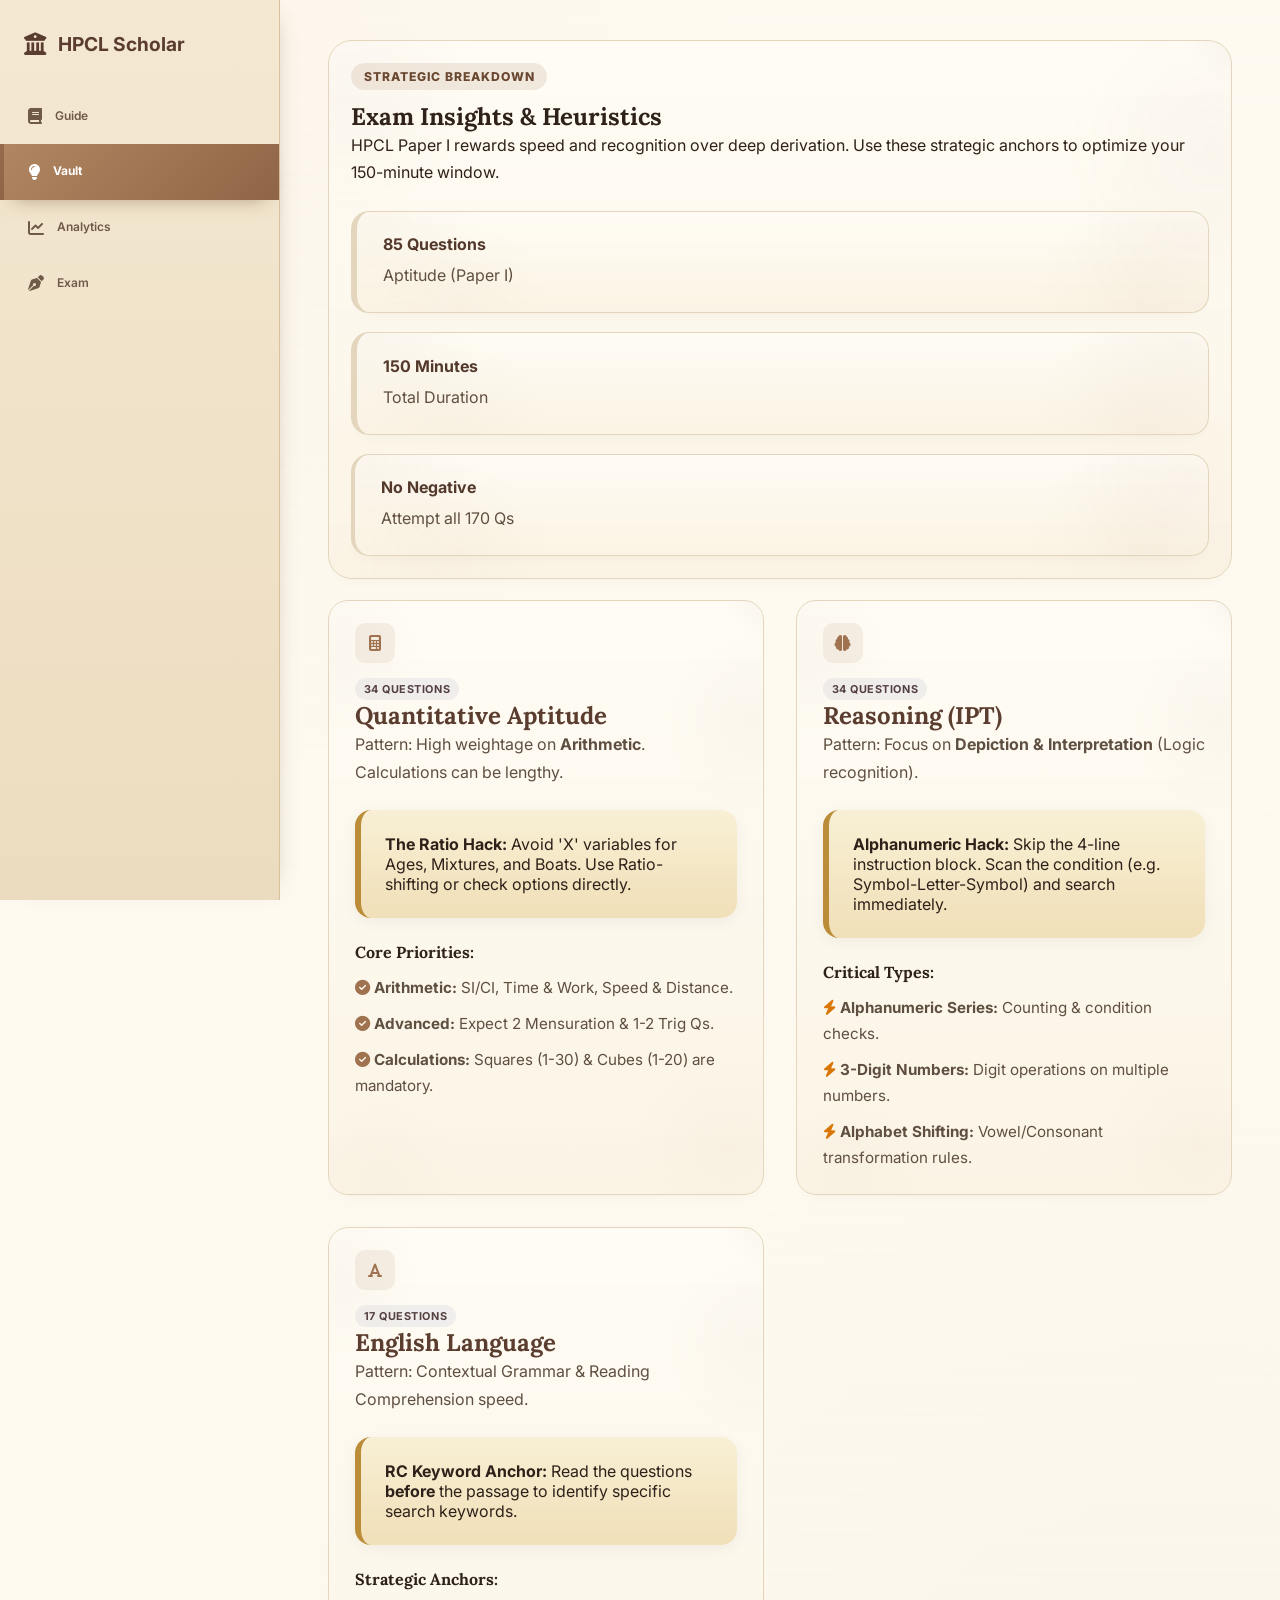
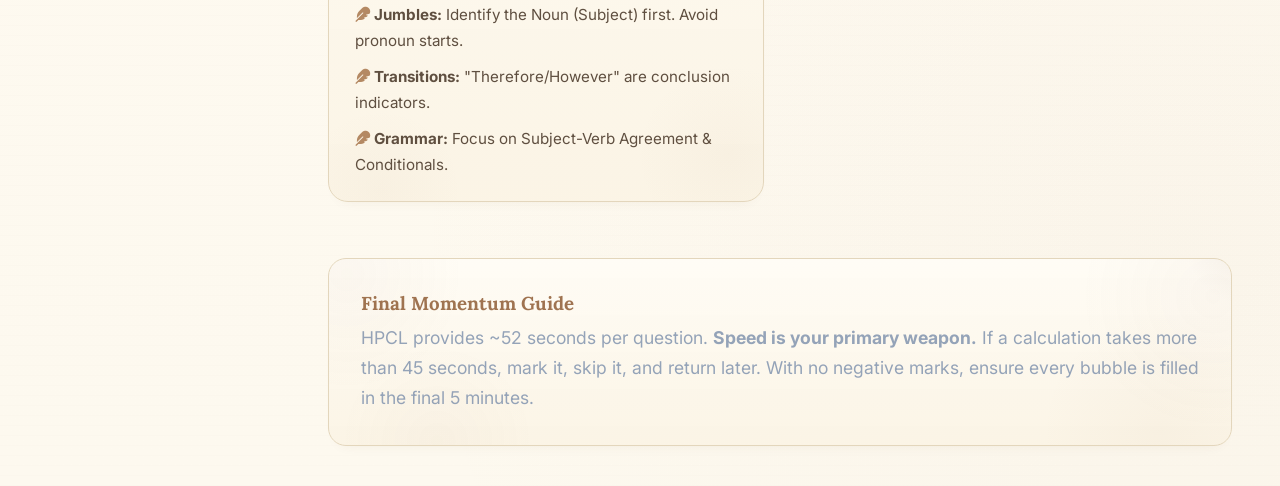
==== analyze.html @ aa5a7bde "v2" ====
<!DOCTYPE html>
<html lang="en">
<head>
    <meta charset="UTF-8">
    <meta name="viewport" content="width=device-width, initial-scale=1.0">
    <title>Strategy - HPCL Scholar</title>
    <link href="https://fonts.googleapis.com/css2?family=Inter:wght@400;500;600;700&family=Lora:wght@500;600;700&display=swap" rel="stylesheet">
    <link rel="stylesheet" href="https://cdnjs.cloudflare.com/ajax/libs/font-awesome/6.4.0/css/all.min.css">
    <link rel="stylesheet" href="css/core.css">
    <link rel="stylesheet" href="css/themes.css">
    <link rel="stylesheet" href="css/components.css">
    <link rel="stylesheet" href="css/views.css">
</head>
<body class="mouse-motion theme-vintage">

    <nav class="sidebar">
        <div class="sidebar-header">
            <div class="logo"><i class="fas fa-university"></i><span>HPCL Scholar</span></div>
        </div>
        <ul class="nav-links">
            <li><a class="nav-item" href="learn.html"><i class="fas fa-book"></i><span>Guide</span></a></li>
            <li><a class="nav-item active" href="analyze.html"><i class="fas fa-lightbulb"></i><span>Vault</span></a></li>
            <li><a class="nav-item" href="analytics.html"><i class="fas fa-chart-line"></i><span>Analytics</span></a></li>
            <li><a class="nav-item" href="exam.html"><i class="fas fa-pen-nib"></i><span>Exam</span></a></li>
        </ul>
    </nav>

    <main class="main">
        <section id="analyze" class="view active">
            <header>
                <span class="eyebrow">Strategic Breakdown</span>
                <h1>Exam Insights & Heuristics</h1>
                <p>HPCL Paper I rewards speed and recognition over deep derivation. Use these strategic anchors to optimize your 150-minute window.</p>
                
                <div class="hero-panel hero-panel-spaced">
                    <div class="stat-row">
                        <div class="stat">
                            <strong>85 Questions</strong>
                            <span>Aptitude (Paper I)</span>
                        </div>
                        <div class="stat">
                            <strong>150 Minutes</strong>
                            <span>Total Duration</span>
                        </div>
                        <div class="stat stat-success">
                            <strong>No Negative</strong>
                            <span>Attempt all 170 Qs</span>
                        </div>
                    </div>
                </div>
            </header>

            <div class="grid strategy-grid">
                <div class="card tilt-card">
                    <div class="card-icon"><i class="fas fa-calculator"></i></div>
                    <span class="tiny-pill">34 Questions</span>
                    <h2 class="section-card-title">Quantitative Aptitude</h2>
                    <p class="section-card-copy">Pattern: High weightage on <strong>Arithmetic</strong>. Calculations can be lengthy.</p>
                    
                    <div class="insight-box insight-accent">
                        <strong>The Ratio Hack:</strong> Avoid 'X' variables for Ages, Mixtures, and Boats. Use Ratio-shifting or check options directly.
                    </div>

                    <h3 class="section-subtitle">Core Priorities:</h3>
                    <ul class="strategy-list">
                        <li><i class="fas fa-check-circle list-icon-accent"></i> <strong>Arithmetic:</strong> SI/CI, Time & Work, Speed & Distance.</li>
                        <li><i class="fas fa-check-circle list-icon-accent"></i> <strong>Advanced:</strong> Expect 2 Mensuration & 1-2 Trig Qs.</li>
                        <li><i class="fas fa-check-circle list-icon-accent"></i> <strong>Calculations:</strong> Squares (1-30) & Cubes (1-20) are mandatory.</li>
                    </ul>
                </div>

                <div class="card tilt-card">
                    <div class="card-icon"><i class="fas fa-brain"></i></div>
                    <span class="tiny-pill">34 Questions</span>
                    <h2 class="section-card-title">Reasoning (IPT)</h2>
                    <p class="section-card-copy">Pattern: Focus on <strong>Depiction & Interpretation</strong> (Logic recognition).</p>
                    
                    <div class="insight-box insight-warning">
                        <strong>Alphanumeric Hack:</strong> Skip the 4-line instruction block. Scan the condition (e.g. Symbol-Letter-Symbol) and search immediately.
                    </div>

                    <h3 class="section-subtitle">Critical Types:</h3>
                    <ul class="strategy-list">
                        <li><i class="fas fa-bolt list-icon-warning"></i> <strong>Alphanumeric Series:</strong> Counting & condition checks.</li>
                        <li><i class="fas fa-bolt list-icon-warning"></i> <strong>3-Digit Numbers:</strong> Digit operations on multiple numbers.</li>
                        <li><i class="fas fa-bolt list-icon-warning"></i> <strong>Alphabet Shifting:</strong> Vowel/Consonant transformation rules.</li>
                    </ul>
                </div>

                <div class="card tilt-card">
                    <div class="card-icon"><i class="fas fa-font"></i></div>
                    <span class="tiny-pill">17 Questions</span>
                    <h2 class="section-card-title">English Language</h2>
                    <p class="section-card-copy">Pattern: Contextual Grammar & Reading Comprehension speed.</p>
                    
                    <div class="insight-box insight-accent-2">
                        <strong>RC Keyword Anchor:</strong> Read the questions <strong>before</strong> the passage to identify specific search keywords.
                    </div>

                    <h3 class="section-subtitle">Strategic Anchors:</h3>
                    <ul class="strategy-list">
                        <li><i class="fas fa-feather list-icon-accent-2"></i> <strong>Jumbles:</strong> Identify the Noun (Subject) first. Avoid pronoun starts.</li>
                        <li><i class="fas fa-feather list-icon-accent-2"></i> <strong>Transitions:</strong> "Therefore/However" are conclusion indicators.</li>
                        <li><i class="fas fa-feather list-icon-accent-2"></i> <strong>Grammar:</strong> Focus on Subject-Verb Agreement & Conditionals.</li>
                    </ul>
                </div>
            </div>

            <div class="topic-summary momentum-guide">
                <h3>Final Momentum Guide</h3>
                <p>
                    HPCL provides ~52 seconds per question. <strong>Speed is your primary weapon.</strong> If a calculation takes more than 45 seconds, mark it, skip it, and return later. With no negative marks, ensure every bubble is filled in the final 5 minutes.
                </p>
            </div>
        </section>
    </main>

    <script src="js/data.js"></script>
    <script src="js/storage.js"></script>
    <script src="js/common.js"></script>
    <script src="js/app.js"></script>
</body>
</html>
---- css/core.css ----
:root {
  --primary: #163866;
  --accent: #0ea5a3;
  --accent-2: #3b82f6;
  --success: #16a34a;
  --danger: #dc2626;
  --warning: #d97706;
  --bg: #fdfaf5;
  --sidebar-bg: #3e2723;
  --card-bg: #ffffff;
  --text-main: #2d1b18;
  --text-muted: #6d5d5a;
  --border: #e0d6d1;
  --shadow: 0 10px 30px -15px rgba(62, 39, 35, 0.2);
  --mx: 50vw;
  --my: 18vh;
  --mobile-header-height: 120px;
}

* {
  margin: 0;
  padding: 0;
  box-sizing: border-box;
  font-family: 'Inter', sans-serif;
}

body {
  background-color: var(--bg);
  color: var(--text-main);
  min-height: 100vh;
  display: flex;
}

h1,
h2,
h3,
.logo {
  font-family: 'Lora', serif;
}

body::before {
  content: "";
  position: fixed;
  inset: 0;
  pointer-events: none;
  z-index: 0;
  opacity: 0;
  transition: opacity 0.35s ease;
  background: radial-gradient(320px circle at var(--mx) var(--my), rgba(161, 136, 127, 0.15), transparent 42%);
}

body.mouse-motion::before {
  opacity: 1;
}

/* Desktop Sidebar */
.sidebar {
  width: 280px;
  background: var(--sidebar-bg);
  color: white;
  padding: 2rem 0;
  position: fixed;
  height: 100vh;
  display: flex;
  flex-direction: column;
  z-index: 1000;
  box-shadow: 15px 0 40px -20px rgba(0, 0, 0, 0.2);
}

.sidebar-header {
  padding: 0 1.5rem 2rem;
  display: flex;
  justify-content: space-between;
  align-items: center;
}

.logo {
  font-size: 1.4rem;
  font-weight: 700;
  display: flex;
  align-items: center;
  gap: 0.75rem;
  color: white;
}

.nav-links {
  list-style: none;
  display: flex;
  flex-direction: column;
}

.nav-links li {
  display: flex;
}

.nav-item {
  padding: 1.1rem 1.5rem;
  cursor: pointer;
  color: #94a3b8;
  font-weight: 600;
  font-size: 1rem;
  transition: all 0.2s ease;
  border-left: 4px solid transparent;
  display: flex;
  align-items: center;
  gap: 0.8rem;
  width: 100%;
  text-decoration: none;
}

.nav-item:hover {
  background: rgba(255, 255, 255, 0.05);
  color: white;
}

.nav-item.active {
  background: color-mix(in srgb, var(--accent) 10%, transparent);
  color: #5a3d2f; /* Dark Mahogany for laptop */
  font-weight: 700;
}

.main {
  margin-left: 280px;
  flex: 1;
  padding: 2.5rem 3rem;
  max-width: 1500px;
  position: relative;
  z-index: 1;
}

/* Mobile Fix: Absolute Separation */
@media (max-width: 980px) {
  body {
    flex-direction: column;
  }

  .sidebar {
    width: 100% !important;
    height: var(--mobile-header-height) !important;
    position: fixed !important;
    top: 0 !important;
    left: 0 !important;
    padding: 0 !important;
    flex-direction: column !important;
    z-index: 9999 !important;
    background: var(--sidebar-bg) !important;
    box-shadow: 0 10px 40px rgba(0, 0, 0, 0.4) !important;
  }

  .sidebar-header {
    height: 52px !important;
    padding: 0 1.5rem !important;
    border-bottom: 1px solid rgba(0, 0, 0, 0.05) !important;
    background: var(--sidebar-bg) !important;
    display: flex !important;
    justify-content: center !important; /* Centered Logo */
    align-items: center !important;
    box-shadow: inset 0 -1px 0 rgba(255,255,255,0.4);
  }

  .logo {
    font-size: 1.05rem;
  }

  .logo span {
    max-width: 180px;
    overflow: hidden;
    text-overflow: ellipsis;
    white-space: nowrap;
  }

  .nav-links {
    display: grid !important;
    grid-template-columns: repeat(4, 1fr) !important;
    width: 100% !important;
    height: calc(var(--mobile-header-height) - 52px) !important;
    padding: 0 !important;
    margin: 0 !important;
    background: var(--sidebar-bg) !important;
  }

  .nav-item {
    border-left: none;
    border-right: 1px solid rgba(0, 0, 0, 0.03);
    height: 100%;
    padding: 0;
    margin: 0;
    flex-direction: column;
    justify-content: center;
    align-items: center;
    gap: 0.1rem;
    font-size: 0.95rem !important;
    text-align: center;
    transition: all 0.2s cubic-bezier(0.4, 0, 0.2, 1);
    position: relative;
    overflow: hidden;
  }

  .nav-item:active {
    transform: scale(0.96); /* Haptic feel */
    background: rgba(0,0,0,0.05);
  }

  .nav-item.active {
    background: transparent !important; /* Removed white faded overlay */
    color: var(--accent) !important;
  }

  .nav-item.active::after {
    content: "";
    position: absolute;
    bottom: 0;
    left: 15%;
    right: 15%;
    height: 5px;
    background: var(--accent);
    border-radius: 10px 10px 0 0;
    box-shadow: 0 -4px 10px var(--accent);
  }

  .main {
    margin-left: 0 !important;
    margin-top: var(--mobile-header-height) !important;
    padding: 2.5rem 1.25rem !important; /* More padding for zoom feel */
    z-index: 1 !important;
  }

  /* Force 1-Column Layout for Focus */
  .grid {
    grid-template-columns: 1fr !important;
    gap: 1.5rem !important;
  }

  header h1 {
    font-size: 3.5rem !important; /* Massive headings */
  }

  header p {
    font-size: 1.6rem !important; /* Ultra-large descriptions */
    line-height: 1.4 !important;
  }
}

@media (max-width: 480px) {
  :root {
    --mobile-header-height: 135px;
  }

  html {
    font-size: 17px !important;
  }

  .nav-item span {
    font-size: 0.82rem !important;
  }

  .logo span {
    font-size: 1.2rem !important;
  }
}

  .nav-item span {
    font-size: 0.75rem !important;
  }

  .logo span {
    font-size: 1.2rem !important;
  }
}
---- css/themes.css ----
/* Solar Theme (Warm Orange/Coral) */
body.theme-solar {
  --primary: #7c2d12;
  --accent: #f97316;
  --accent-2: #ef4444;
  --bg: #fff7ed;
  --sidebar-bg: #5a2f17;
  --text-main: #3b1f12;
  --text-muted: #7c5a46;
  --border: #f5d9c8;
}

/* Midnight Theme (Dark Cinematic) */
body.theme-midnight {
  --primary: #c7d2fe;
  --accent: #38bdf8;
  --accent-2: #a78bfa;
  --bg: #020617;
  --sidebar-bg: #020617;
  --card-bg: #0b1220;
  --text-main: #dbeafe;
  --text-muted: #9fb0cf;
  --border: #1e293b;
  --shadow: 0 18px 36px -24px rgb(0 0 0 / 0.72);
}

/* Vintage Theme (Light Old-Paper) */
body.theme-vintage {
  --primary: #5a3d2f;
  --accent: #9f7350;
  --accent-2: #b48963;
  --bg: #fdf9ef;
  --sidebar-bg: #efe2c8;
  --card-bg: #fffcf5;
  --text-main: #2e2119;
  --text-muted: #5f4f40;
  --border: #e3d6bc;
  --shadow: 0 10px 20px -16px rgba(108, 79, 52, 0.18);
}

/* Base body texture styles */
body.theme-midnight {
  background-image:
    radial-gradient(circle at 8% 8%, rgba(56, 189, 248, 0.1), transparent 30%),
    radial-gradient(circle at 90% 0%, rgba(167, 139, 250, 0.12), transparent 34%);
}

body.theme-vintage {
  background-image:
    radial-gradient(circle at 7% 7%, rgba(166, 122, 78, 0.045), transparent 30%),
    radial-gradient(circle at 92% 88%, rgba(180, 137, 99, 0.04), transparent 36%),
    repeating-linear-gradient(0deg, rgba(130, 95, 63, 0.012) 0, rgba(130, 95, 63, 0.012) 1px, transparent 1px, transparent 10px),
    linear-gradient(180deg, #fffaf1, var(--bg));
}

/* Light parchment navigation for vintage */
body.theme-vintage .sidebar {
  background:
    linear-gradient(180deg, #f4e8d2, #ecdcbf),
    repeating-linear-gradient(45deg, rgba(120, 87, 57, 0.03) 0, rgba(120, 87, 57, 0.03) 2px, transparent 2px, transparent 7px);
  border-right: 1px solid #d7c29d;
  box-shadow: 10px 0 24px -20px rgba(100, 73, 48, 0.45);
  color: var(--text-main);
}

/* Reading-first improvements for sustained focus */
body.theme-vintage .main {
  max-width: 1160px;
}

body.theme-vintage p,
body.theme-vintage li,
body.theme-vintage .stat span,
body.theme-vintage .topic-summary p,
body.theme-vintage .strategy-card p,
body.theme-vintage .question-text {
  line-height: 1.72;
}

body.theme-vintage .card,
body.theme-vintage .topic-summary,
body.theme-vintage .strategy-card,
body.theme-vintage .stat,
body.theme-vintage header {
  box-shadow: 0 8px 16px -14px rgba(100, 74, 52, 0.16);
}

body.theme-vintage .logo {
  color: var(--primary);
}

body.theme-vintage .nav-item {
  color: #6f5a47;
}

body.theme-vintage .nav-item:hover {
  color: #4d3728;
  background: rgba(159, 115, 80, 0.12);
}

body.theme-vintage .nav-item.active {
  color: #fff;
  background: linear-gradient(135deg, #b18662, #8f6546);
  box-shadow: 0 12px 20px -14px rgba(111, 77, 52, 0.55);
}

/* Old-page treatment for content blocks */
body.theme-vintage header,
body.theme-vintage .card,
body.theme-vintage .stat,
body.theme-vintage .topic-summary,
body.theme-vintage .strategy-card,
body.theme-vintage .cbt-container,
body.theme-vintage .modal-content {
  position: relative;
  background:
    linear-gradient(180deg, rgba(255, 252, 245, 0.96), rgba(251, 244, 229, 0.98));
  border-color: var(--border);
  overflow: hidden;
}

/* Deckled-like edge texture */
body.theme-vintage header::before,
body.theme-vintage .card::before,
body.theme-vintage .stat::before,
body.theme-vintage .topic-summary::before,
body.theme-vintage .strategy-card::before,
body.theme-vintage .cbt-container::before,
body.theme-vintage .modal-content::before {
  content: "";
  position: absolute;
  inset: 0;
  pointer-events: none;
  background:
    radial-gradient(circle at 2% 8%, rgba(157, 115, 80, 0.04), transparent 13%),
    radial-gradient(circle at 98% 20%, rgba(157, 115, 80, 0.035), transparent 15%),
    radial-gradient(circle at 12% 98%, rgba(157, 115, 80, 0.03), transparent 12%),
    radial-gradient(circle at 92% 92%, rgba(157, 115, 80, 0.035), transparent 14%);
}

/* Ink-stain corner ornaments */
body.theme-vintage header::after,
body.theme-vintage .card::after,
body.theme-vintage .topic-summary::after {
  content: "";
  position: absolute;
  width: 140px;
  height: 140px;
  right: -88px;
  top: -88px;
  pointer-events: none;
  background: radial-gradient(circle, rgba(130, 95, 63, 0.08) 0, rgba(130, 95, 63, 0.03) 36%, transparent 66%);
}

/* Reduce animation and cursor spotlight noise in reading mode */
body.theme-vintage.mouse-motion::before {
  opacity: 0.04;
}

body.theme-vintage .tilt-card,
body.theme-vintage .card:hover,
body.theme-vintage .btn:hover {
  transform: none !important;
}

body.theme-vintage .card:hover {
  box-shadow: 0 10px 18px -14px rgba(100, 74, 52, 0.2);
}

body.theme-vintage .eyebrow,
body.theme-vintage .topic-pill,
body.theme-vintage .badge {
  background: rgba(159, 115, 80, 0.14);
  color: #6a4730;
}

body.theme-vintage .btn-primary {
  background: linear-gradient(135deg, #d6a47f, #c28763);
  border: 1px solid #b57956;
  color: #3f2618;
  box-shadow: 0 8px 16px -12px rgba(117, 57, 34, 0.35);
}

body.theme-vintage .btn-primary:hover {
  background: linear-gradient(135deg, #deb08d, #cc946f);
  box-shadow: 0 12px 20px -14px rgba(117, 57, 34, 0.42);
}

body.theme-vintage .btn-primary:active {
  transform: translateY(0);
  box-shadow: 0 6px 12px -10px rgba(117, 57, 34, 0.32);
}

body.theme-vintage .btn-outline {
  border-color: #ccb694;
  background: rgba(255, 249, 239, 0.85);
}

/* Keep vintage light on small screens too */
@media (max-width: 980px) {
  body.theme-vintage .sidebar {
    background: linear-gradient(180deg, #f3e6cf, #ecddbf);
  }
}
---- css/components.css ----
/* Header & Panels */
header {
  margin-bottom: 1.3rem;
  padding: 1.4rem;
  border: 1px solid color-mix(in srgb, var(--border) 90%, white);
  border-radius: 24px;
  background: color-mix(in srgb, var(--card-bg) 88%, transparent);
  backdrop-filter: blur(11px);
  box-shadow: var(--shadow);
}

.eyebrow {
  display: inline-flex;
  align-items: center;
  gap: 0.35rem;
  padding: 0.35rem 0.8rem;
  margin-bottom: 0.7rem;
  border-radius: 999px;
  background: color-mix(in srgb, var(--accent) 14%, transparent);
  color: color-mix(in srgb, var(--accent) 90%, #064e3b);
  font-size: 0.76rem;
  font-weight: 800;
  text-transform: uppercase;
  letter-spacing: 0.08em;
}

/* Stats & Informational Cards */
.stat-row {
  display: flex;
  flex-direction: column; /* One by one layout */
  gap: 1.2rem;
  width: 100%;
}

.stat,
.topic-summary,
.strategy-card,
.card {
  border: 1px solid var(--border);
  border-radius: 18px;
  padding: 1.4rem 1.6rem;
  background: color-mix(in srgb, var(--card-bg) 97%, transparent);
  box-shadow: var(--shadow);
  width: 100%;
}

.stat {
  border-left: 6px solid var(--accent); /* Highlight subjects */
  display: flex;
  flex-direction: column;
  gap: 0.2rem;
}

.stat strong,
.topic-summary h3,
.strategy-card h3 {
  display: block;
  margin-bottom: 0.3rem;
  color: color-mix(in srgb, var(--primary) 90%, black);
}

.stat span,
.topic-summary p,
.strategy-card p {
  color: var(--text-muted);
  line-height: 1.5;
}

/* Grid System */
.grid {
  display: grid;
  gap: 1rem;
}

.helper-text {
  margin-top: 1rem;
  color: var(--text-muted);
  line-height: 1.55;
}

.card {
  border-radius: 20px;
  transition: transform 0.22s ease, box-shadow 0.22s ease, border-color 0.22s ease;
}

.card:hover {
  transform: translateY(-4px);
  border-color: color-mix(in srgb, var(--accent) 35%, var(--border));
  box-shadow: 0 24px 50px -34px color-mix(in srgb, var(--accent) 32%, #0f172a);
}

/* Pills & Badges */
.topic-meta,
.topic-badges {
  display: flex;
  flex-wrap: wrap;
  gap: 0.45rem;
  margin: 0.8rem 0 0.9rem;
}

.topic-pill,
.tiny-pill,
.badge {
  display: inline-flex;
  align-items: center;
  justify-content: center;
  border-radius: 999px;
  font-weight: 700;
  white-space: nowrap;
}

.topic-pill {
  padding: 0.32rem 0.72rem;
  background: color-mix(in srgb, var(--accent) 12%, transparent);
  color: color-mix(in srgb, var(--accent) 95%, #0f766e);
  font-size: 0.74rem;
}

.tiny-pill {
  padding: 0.28rem 0.56rem;
  background: color-mix(in srgb, var(--primary) 9%, white);
  color: color-mix(in srgb, var(--primary) 90%, #1d4ed8);
  font-size: 0.68rem;
  text-transform: uppercase;
  letter-spacing: 0.05em;
}

.badge {
  padding: 0.3rem 0.75rem;
  font-size: 0.72rem;
  text-transform: uppercase;
  background: color-mix(in srgb, var(--accent) 14%, transparent);
  color: color-mix(in srgb, var(--accent) 90%, #0f766e);
  letter-spacing: 0.08em;
}

/* Buttons */
.btn {
  padding: 0.7rem 1.35rem;
  border-radius: 11px;
  font-weight: 700;
  cursor: pointer;
  display: inline-flex;
  align-items: center;
  justify-content: center;
  gap: 0.45rem;
  border: none;
  transition: all 0.2s ease;
}

.btn:focus-visible,
.nav-item:focus-visible,
.form-select:focus-visible,
.option-item:focus-visible,
.close-modal:focus-visible {
  outline: 3px solid color-mix(in srgb, var(--accent) 42%, white);
  outline-offset: 2px;
}

.btn-primary {
  background: color-mix(in srgb, var(--accent) 2%, white); /* Highly Light / Near White */
  color: var(--primary);
  border: 1px solid color-mix(in srgb, var(--accent) 25%, transparent);
  box-shadow: 0 2px 8px rgba(0,0,0,0.02);
  transition: all 0.3s cubic-bezier(0.4, 0, 0.2, 1);
}

.btn-primary:hover {
  background: color-mix(in srgb, var(--accent) 8%, white);
  border-color: var(--accent);
  transform: translateY(-2px);
  box-shadow: 0 8px 20px -10px color-mix(in srgb, var(--accent) 30%, transparent);
}

.btn-outline {
  background: transparent;
  color: var(--text-main);
  border: 1px solid var(--border);
}

.btn-icon {
  min-width: 2.25rem;
  min-height: 2.25rem;
  padding: 0.15rem 0.5rem;
}

.btn-compact {
  padding: 0.5rem 1rem;
  font-size: 0.9rem;
}

.btn:hover {
  transform: translateY(-1px);
}

.btn:disabled {
  opacity: 0.45;
  cursor: not-allowed;
  transform: none;
}

.form-group {
  display: flex;
  flex-direction: column;
  gap: 0.5rem;
  text-align: left;
}

.form-group label {
  font-weight: 700;
  color: var(--primary);
}

.form-select {
  width: 100%;
  padding: 0.78rem 0.95rem;
  border-radius: 12px;
  border: 1px solid var(--border);
  background: color-mix(in srgb, var(--card-bg) 96%, white);
  color: var(--text-main);
}

.tone-success {
  border-left-color: var(--success) !important;
}

.tone-warning {
  border-left-color: var(--warning) !important;
}

.tone-danger {
  border-left-color: var(--danger) !important;
}
/* Mobile Text Magnification: Maximum Visibility */
@media (max-width: 980px) {
  .card h2, .card h3 { font-size: 1.5rem !important; margin-bottom: 0.9rem !important; }
  .card p { font-size: 1rem !important; line-height: 1.55 !important; }
  .stat strong { font-size: 1.55rem !important; }
  .stat span { font-size: 1rem !important; }
  .btn { font-size: 1rem !important; padding: 0.95rem 1.35rem !important; }
  .topic-pill { font-size: 0.85rem !important; padding: 0.45rem 0.9rem !important; }
  .insight-box { font-size: 1rem !important; padding: 1rem !important; }
}
---- css/views.css ----
/* CBT Exam Container */
.cbt-container { background: var(--card-bg); border: 1px solid var(--border); border-radius: 22px; overflow: hidden; box-shadow: var(--shadow); }
.cbt-header { background: linear-gradient(135deg, color-mix(in srgb, var(--primary) 92%, black), color-mix(in srgb, var(--accent) 48%, #0f172a)); color: white; padding: 1.15rem 1.6rem; display: flex; justify-content: space-between; align-items: center; }
.timer-box { font-family: 'SFMono-Regular', Consolas, monospace; font-weight: 700; letter-spacing: 0.04em; }
.cbt-body { padding: 2rem 1.6rem; max-width: 900px; margin: 0 auto; }
.question-text { flex-shrink: 0; min-height: 92px; margin-bottom: 1.5rem; font-size: 1.25rem; line-height: 1.58; border-bottom: 1px solid color-mix(in srgb, var(--border) 88%, white); padding-bottom: 1rem; white-space: pre-line; }
.options-list { flex-grow: 1; display: grid; gap: 0.75rem; }
.option-item { padding: 1rem 1.2rem; border-radius: 14px; background: color-mix(in srgb, var(--card-bg) 97%, transparent); border: 1.5px solid color-mix(in srgb, var(--border) 92%, white); transition: all 0.18s ease; cursor: pointer; display: flex; align-items: center; gap: 0.9rem; font-weight: 500; width: 100%; color: inherit; text-align: left; }
.option-item.selected { border-color: color-mix(in srgb, var(--accent) 70%, var(--border)); background: color-mix(in srgb, var(--accent) 11%, white); color: color-mix(in srgb, var(--accent) 85%, #0f766e); box-shadow: 0 10px 24px -18px color-mix(in srgb, var(--accent) 55%, black); }

/* Analysis & Result Views */
.analysis-item { background: var(--card-bg); border: 1px solid var(--border); border-radius: 12px; padding: 1.4rem; margin-bottom: 1rem; text-align: left; border-left: 6px solid var(--border); }
.analysis-item.correct { border-left-color: var(--success); }
.analysis-item.wrong { border-left-color: var(--danger); }
.formula-box, .insight-box { 
  background: color-mix(in srgb, var(--accent) 5%, white); 
  padding: 1.5rem; 
  border-radius: 16px; 
  margin-top: 1.2rem; 
  font-size: 1rem; 
  border-left: 6px solid var(--accent);
  box-shadow: 0 4px 15px rgba(0,0,0,0.05);
  position: relative;
  overflow: hidden;
}

.formula-box::before {
  content: "\f12b"; font-family: "Font Awesome 6 Free"; font-weight: 900;
  position: absolute; right: 1rem; top: 1rem; opacity: 0.1; font-size: 2rem;
}

/* Modals */
.modal { 
  display: none; 
  position: fixed; 
  inset: 0; 
  background: var(--bg); /* Opaque background to hide cards behind */
  z-index: 10000; /* Higher than fixed header (9999) */
  align-items: center; 
  justify-content: center; 
  padding: 0; 
}
.modal.active { display: flex; }
.modal-content {
  background: var(--card-bg);
  color: var(--text-main);
  padding: 2.5rem;
  border-radius: 20px;
  border: 1px solid var(--border);
  max-width: 800px; /* Slightly wider for detailed content */
  width: 100%;
  position: relative;
  box-shadow: 0 24px 60px rgba(15, 23, 42, 0.28);
}

.close-modal {
  position: absolute;
  top: 1rem;
  right: 1rem;
  border: none;
  background: transparent;
  color: var(--text-muted);
  font-size: 2.25rem;
  line-height: 1;
  cursor: pointer;
}

.formula-list {
  margin-left: 1.15rem;
  display: grid;
  gap: 0.7rem;
}

.topic-grid {
  grid-template-columns: repeat(auto-fit, minmax(320px, 1fr));
  gap: 1.5rem;
}

.topic-summary-intro {
  margin-bottom: 2.5rem;
}

.topic-card {
  display: grid;
  gap: 1.15rem;
}

.topic-card-top,
.topic-card-heading,
.mastery-card-head,
.stat-head,
.history-card-row,
.analysis-header,
.exam-header-actions,
.exam-config-actions,
.scribble-pad-header {
  display: flex;
  justify-content: space-between;
  align-items: center;
  gap: 1rem;
}

.topic-card-heading {
  justify-content: flex-start;
}

.topic-card-icon,
.card-icon {
  width: 40px;
  height: 40px;
  background: rgba(159, 115, 80, 0.1);
  border-radius: 10px;
  display: flex;
  align-items: center;
  justify-content: center;
  color: var(--accent);
}

.card-icon {
  margin-bottom: 0.85rem;
}

.topic-pill-tight {
  margin: 0;
}

.topic-card-title,
.section-card-title {
  margin: 0;
  color: var(--primary);
}

.topic-card-summary {
  border-left: 3px solid color-mix(in srgb, var(--accent) 30%, transparent);
  padding-left: 1rem;
}

.topic-card-summary p,
.section-card-copy,
.history-card p,
.momentum-guide p,
.strategy-list {
  color: var(--text-muted);
}

.mastery-card {
  background: rgba(0,0,0,0.02);
  padding: 1rem 1.15rem;
  border-radius: 15px;
}

.mastery-card-head {
  font-size: 0.85rem;
  font-weight: 800;
  margin-bottom: 0.8rem;
  color: var(--text-muted);
  text-transform: uppercase;
  letter-spacing: 0.05em;
}

.mastery-track,
.mini-progress {
  height: 10px;
  background: rgba(0,0,0,0.05);
  border-radius: 999px;
  overflow: hidden;
}

.mini-progress {
  height: 6px;
  margin-top: 0.5rem;
}

.mastery-fill,
.mini-progress-fill {
  height: 100%;
  background: var(--accent);
  transition: width 0.9s ease;
}

.mastery-fill-success,
.tone-success .mini-progress-fill {
  background: var(--success);
}

.tone-warning .mini-progress-fill {
  background: var(--warning);
}

.tone-danger .mini-progress-fill {
  background: var(--danger);
}

.stat-accuracy {
  font-size: 2rem;
  font-weight: 900;
}

.topic-open-btn,
.modal-dismiss-btn {
  width: 100%;
}

.topic-meta-spaced {
  margin-bottom: 2rem;
}

.modal-dismiss-btn {
  margin-top: 2rem;
}

.hero-panel-spaced {
  margin-top: 1.5rem;
}

.stat-success {
  border-left: 4px solid var(--success);
}

.strategy-grid {
  grid-template-columns: repeat(auto-fit, minmax(320px, 1fr));
  gap: 2rem;
}

.section-card-copy,
.insight-box {
  margin-bottom: 1.5rem;
}

.section-subtitle {
  font-size: 1rem;
  margin-bottom: 0.8rem;
}

.strategy-list {
  list-style: none;
  display: grid;
  gap: 0.6rem;
  font-size: 0.95rem;
}

.list-icon-accent { color: var(--accent); }
.list-icon-warning { color: var(--warning); }
.list-icon-accent-2 { color: var(--accent-2); }
.insight-accent { border-left-color: var(--accent); }
.insight-warning { border-left-color: var(--warning); }
.insight-accent-2 { border-left-color: var(--accent-2); }

.momentum-guide {
  margin-top: 3.5rem;
  background: var(--sidebar-bg);
  color: white;
  padding: 2rem;
}

.momentum-guide h3 {
  color: var(--accent);
  margin-bottom: 0.5rem;
}

.momentum-guide p {
  color: #94a3b8;
  font-size: 1.1rem;
  line-height: 1.6;
}

.exam-config-card,
.history-empty,
.result-summary {
  text-align: center;
}

.exam-config-card {
  padding: 2rem;
}

.exam-config-icon {
  font-size: 2rem;
  color: var(--accent);
  margin-bottom: 1rem;
}

.config-grid {
  display: grid;
  grid-template-columns: repeat(auto-fit, minmax(160px, 1fr));
  gap: 1rem;
  margin-top: 1.5rem;
}

.history-list,
.analysis-report {
  margin-top: 2rem;
}

.history-empty {
  padding: 3rem;
}

.history-empty-icon {
  font-size: 3rem;
  color: var(--border);
  margin-bottom: 1.5rem;
}

.history-card {
  margin-bottom: 1rem;
  border-left: 6px solid var(--border);
}

.history-card h4 {
  font-size: 1.15rem;
  margin-bottom: 0.25rem;
}

.history-score {
  text-align: right;
}

.history-score div:first-child {
  font-size: 1.35rem;
  font-weight: 900;
}

.history-score div:last-child {
  font-size: 0.9rem;
  font-weight: 700;
  color: var(--text-muted);
  text-transform: uppercase;
}

.exam-active[hidden],
.exam-result[hidden] {
  display: none !important;
}

.exam-header {
  display: flex;
  justify-content: space-between;
  align-items: center;
  gap: 1rem;
  margin-bottom: 1rem;
}

.timer {
  min-width: 4.8rem;
  text-align: center;
  font-family: 'SFMono-Regular', Consolas, monospace;
  font-weight: 800;
  font-size: 1.15rem;
  color: var(--primary);
}

.scribble-pad {
  position: fixed;
  right: 20px;
  bottom: 80px;
  width: min(320px, calc(100vw - 40px));
  height: 360px;
  z-index: 1000;
  display: flex;
  flex-direction: column;
  padding: 10px;
  background: #fffde7;
  border: 2px solid #fbc02d;
}

.scribble-pad[hidden] {
  display: none !important;
}

.scribble-pad-header strong {
  font-size: 0.8rem;
  color: #a16207;
}

.scribble-text {
  flex: 1;
  border: none;
  background: transparent;
  font-family: 'Courier New', Courier, monospace;
  font-size: 1rem;
  resize: none;
  outline: none;
  color: #5b3c00;
}

.exam-card {
  min-height: 300px;
}

.progress-text {
  margin-bottom: 0.5rem;
  font-size: 0.9rem;
}

.option-circle {
  width: 34px;
  height: 34px;
  border-radius: 999px;
  border: 1px solid currentColor;
  display: inline-flex;
  align-items: center;
  justify-content: center;
  flex-shrink: 0;
  font-weight: 800;
}

.cbt-footer {
  display: flex;
  justify-content: space-between;
  gap: 1rem;
  margin-top: 1rem;
}

.exam-result {
  display: grid;
  gap: 1.5rem;
}

.final-score {
  font-size: 3rem;
  font-weight: 800;
  color: var(--primary);
}

.analysis-item h3 {
  margin: 0.9rem 0 0.8rem;
}

.stat-accuracy-compact {
  font-size: 1.2rem;
}

.confidence-block {
  margin-top: 1.25rem;
  padding-top: 1rem;
  border-top: 1px solid color-mix(in srgb, var(--border) 88%, white);
}

.confidence-label {
  margin-bottom: 0.75rem;
  font-size: 0.9rem;
  font-weight: 700;
  color: var(--text-muted);
}

.confidence-controls,
.analytics-overview-grid,
.comparison-grid,
.result-insight-grid {
  display: grid;
  gap: 0.8rem;
}

.confidence-controls {
  grid-template-columns: repeat(auto-fit, minmax(140px, 1fr));
}

.analytics-overview-grid,
.comparison-grid,
.result-insight-grid {
  grid-template-columns: repeat(auto-fit, minmax(180px, 1fr));
}

.confidence-chip {
  padding: 0.75rem 0.9rem;
  border-radius: 999px;
  border: 1px solid var(--border);
  background: transparent;
  color: var(--text-main);
  font-weight: 700;
  cursor: pointer;
}

.confidence-chip.active {
  border-color: var(--accent);
  background: color-mix(in srgb, var(--accent) 12%, white);
  color: color-mix(in srgb, var(--accent) 95%, #0f766e);
}

.micro-stat-card {
  display: grid;
  gap: 0.45rem;
}

.micro-stat-card strong {
  font-size: 1.7rem;
  color: var(--primary);
}

.micro-stat-card p,
.recommendation-item p,
.metric-row-card p,
.topic-signal-card p,
.session-trend-card span:last-child,
.session-trend-card p {
  color: var(--text-muted);
}

.result-recommendations,
.recommendations-stack,
.metric-stack,
.topic-signal-list,
.recent-session-list {
  display: grid;
  gap: 1rem;
}

.recommendation-item,
.metric-row-card,
.topic-signal-card,
.session-trend-card {
  padding: 1rem 1.1rem;
  border-radius: 16px;
  background: color-mix(in srgb, var(--card-bg) 96%, white);
  border: 1px solid color-mix(in srgb, var(--border) 92%, white);
}

.recommendation-item h4,
.metric-row-card strong,
.topic-signal-card strong,
.session-trend-card strong {
  margin-bottom: 0.3rem;
  color: var(--primary);
}

.analytics-dashboard-grid,
.dual-column-grid {
  grid-template-columns: repeat(auto-fit, minmax(320px, 1fr));
  gap: 1.25rem;
  margin-bottom: 1.25rem;
}

.analytics-panel {
  display: grid;
  gap: 1rem;
}

.analytics-panel-wide {
  margin-bottom: 2rem;
}

.panel-head,
.metric-row-head,
.session-trend-top,
.session-trend-metrics {
  display: flex;
  justify-content: space-between;
  align-items: center;
  gap: 1rem;
}

.session-trend-metrics {
  flex-wrap: wrap;
  font-size: 0.95rem;
}

@media (max-width: 980px) {
  .modal { 
    padding: 0 !important; 
    height: 100vh !important; 
    width: 100vw !important;
    background: var(--bg) !important;
  }
  
  .modal-content {
    width: 100% !important;
    height: 100% !important;
    min-height: 100vh !important;
    border-radius: 0 !important;
    padding: 6rem 1.5rem 5rem !important; /* Extra top padding for header area */
    overflow-y: auto !important;
    background: var(--bg) !important;
    box-shadow: none !important;
  }
  
  .modal-content h2 { font-size: 3.5rem !important; margin-bottom: 2rem !important; }
  .modal-content p, .modal-content div { font-size: 1.2rem !important; line-height: 1.5 !important; }
  .modal-content .formula-box, .modal-content .insight-box { 
    font-size: 1.15rem !important; 
    padding: 1.6rem 1.4rem !important; 
    margin: 2rem 0 !important;
    background: linear-gradient(135deg, color-mix(in srgb, var(--accent) 8%, white), white) !important;
    border-radius: 24px !important;
  }
  
  .modal-section-title {
    display: flex;
    align-items: center;
    gap: 0.8rem;
    font-size: 1.6rem !important;
    font-weight: 800 !important;
    text-transform: uppercase;
    color: var(--accent);
    margin-top: 2.5rem;
  }
  
  /* Bulleted Formulas Logic */
  .modal-content .formula-box { list-style: disc inside !important; display: block !important; }
  
  /* Magnified Worked Examples */
  .modal-content .example-text, .modal-content .worked-example {
    font-size: 1.1rem !important;
    background: rgba(0,0,0,0.03);
    padding: 1.5rem;
    border-radius: 12px;
    margin-top: 1rem;
  }

  .modal-content li { font-size: 1.05rem !important; margin-bottom: 0.9rem !important; }
  .close-modal { font-size: 2.5rem !important; top: 1rem !important; right: 1.5rem !important; z-index: 10; }
}

/* Exam (CBT) View Magnification */
@media (max-width: 980px) {
  #qText { 
    font-size: 1.35rem !important; 
    line-height: 1.4 !important; 
    margin-bottom: 1.5rem !important;
    color: var(--primary) !important;
  }

  .option-item {
    padding: 1rem !important;
    margin-bottom: 0.7rem !important;
    border-radius: 16px !important;
  }

  .option-item span {
    font-size: 1rem !important;
    font-weight: 500 !important;
  }

  .option-circle {
    width: 38px !important;
    height: 38px !important;
    font-size: 1rem !important;
    margin-right: 0.4rem !important;
  }

  #timer {
    font-size: 1.35rem !important;
    font-weight: 900 !important;
  }

  #progress {
    font-size: 0.95rem !important;
    text-transform: uppercase;
    letter-spacing: 1px;
  }

  .cbt-footer .btn {
    flex: 1;
  }

  .confidence-controls,
  .analytics-overview-grid,
  .comparison-grid,
  .result-insight-grid,
  .analytics-dashboard-grid,
  .dual-column-grid {
    grid-template-columns: 1fr;
  }
}

/* Mobile Banners */
.mobile-fullscreen-banner { display: flex; align-items: center; justify-content: space-between; gap: 0.8rem; margin-bottom: 0.8rem; padding: 0.8rem; border: 1px solid color-mix(in srgb, var(--accent) 30%, var(--border)); border-radius: 14px; background: linear-gradient(130deg, color-mix(in srgb, var(--accent) 17%, white), color-mix(in srgb, var(--accent-2) 13%, white)); }
.mobile-banner-text { color: color-mix(in srgb, var(--text-main) 88%, black); font-size: 0.86rem; line-height: 1.45; }

/* 3D Tilt Logic */
.tilt-card { transform-style: preserve-3d; transition: transform 0.18s ease, box-shadow 0.2s ease; will-change: transform; }

/* App Mode Prompt Overlay */
#appLaunchOverlay {
  display: none;
  position: fixed;
  inset: 0;
  background: var(--sidebar-bg);
  z-index: 9999;
  flex-direction: column;
  align-items: center;
  justify-content: center;
  padding: 2rem;
  text-align: center;
  color: white;
  animation: slideUp 0.4s cubic-bezier(0.4, 0, 0.2, 1);
}
@keyframes slideUp { from { transform: translateY(100%); } to { transform: translateY(0); } }

.app-launch-icon {
  width: 80px; height: 80px; border-radius: 22px;
  background: linear-gradient(135deg, var(--accent), var(--accent-2));
  display: flex; align-items: center; justify-content: center;
  font-size: 2.5rem; margin-bottom: 1.5rem;
  box-shadow: 0 20px 40px rgba(0,0,0,0.4);
}

body.app-mode .sidebar { display: none !important; }
body.app-mode .main { margin-left: 0 !important; padding: 1rem !important; }
body.app-mode .mobile-fullscreen-banner { display: none !important; }

/* Library paper refinements */
body.theme-vintage .cbt-container {
  border-radius: 18px;
}

body.theme-vintage .cbt-header {
  background:
    linear-gradient(180deg, #75522b, #5a3d1c),
    repeating-linear-gradient(90deg, rgba(255, 234, 187, 0.07) 0, rgba(255, 234, 187, 0.07) 12px, transparent 12px, transparent 24px);
  color: #fbf0dc;
  border-bottom: 1px solid rgba(218, 176, 88, 0.34);
  box-shadow: inset 0 -1px 0 rgba(53, 28, 7, 0.24);
}

body.theme-vintage .timer-box,
body.theme-vintage .timer,
body.theme-vintage #examTitle {
  color: #fbf0dc;
}

body.theme-vintage .cbt-body {
  background:
    linear-gradient(180deg, rgba(255, 251, 241, 0.98), rgba(249, 239, 214, 0.98)),
    repeating-linear-gradient(0deg, rgba(139, 104, 46, 0.04) 0, rgba(139, 104, 46, 0.04) 1px, transparent 1px, transparent 2.05rem);
}

body.theme-vintage .question-text {
  border-bottom: 1px solid rgba(184, 138, 59, 0.24);
  color: #4c3117;
}

body.theme-vintage .option-item {
  background: linear-gradient(180deg, rgba(255, 251, 242, 0.96), rgba(248, 239, 220, 0.96));
  border: 1px solid rgba(197, 156, 84, 0.44);
  color: #573a1d;
  box-shadow: inset 0 1px 0 rgba(255, 255, 255, 0.68);
}

body.theme-vintage .option-item:hover {
  background: linear-gradient(180deg, rgba(252, 245, 224, 0.98), rgba(246, 232, 194, 0.98));
  border-color: rgba(184, 138, 59, 0.72);
}

body.theme-vintage .option-item.selected {
  border-color: #bf8d36;
  background:
    linear-gradient(180deg, rgba(249, 233, 187, 0.98), rgba(233, 197, 112, 0.96));
  color: #4d2f0f;
  box-shadow:
    inset 0 1px 0 rgba(255, 255, 255, 0.58),
    0 12px 20px -16px rgba(127, 84, 23, 0.36);
}

body.theme-vintage .analysis-item {
  background: linear-gradient(180deg, rgba(255, 251, 242, 0.98), rgba(249, 239, 214, 0.98));
  border-radius: 14px;
  box-shadow: 0 14px 24px -22px rgba(120, 84, 31, 0.34);
}

body.theme-vintage .insight-box {
  background: linear-gradient(180deg, rgba(248, 239, 213, 0.98), rgba(240, 223, 181, 0.95));
  border-left-color: #bc8d38;
}

body.theme-vintage .modal {
  background: rgba(70, 45, 14, 0.34);
  backdrop-filter: blur(2px);
}

body.theme-vintage .modal-content {
  box-shadow: 0 24px 48px -30px rgba(88, 57, 16, 0.54);
}

body.theme-vintage .mobile-fullscreen-banner {
  border-color: rgba(191, 145, 58, 0.34);
  background: linear-gradient(135deg, rgba(247, 235, 202, 0.98), rgba(234, 204, 133, 0.96));
}

body.theme-vintage .mobile-banner-text {
  color: #563716;
}
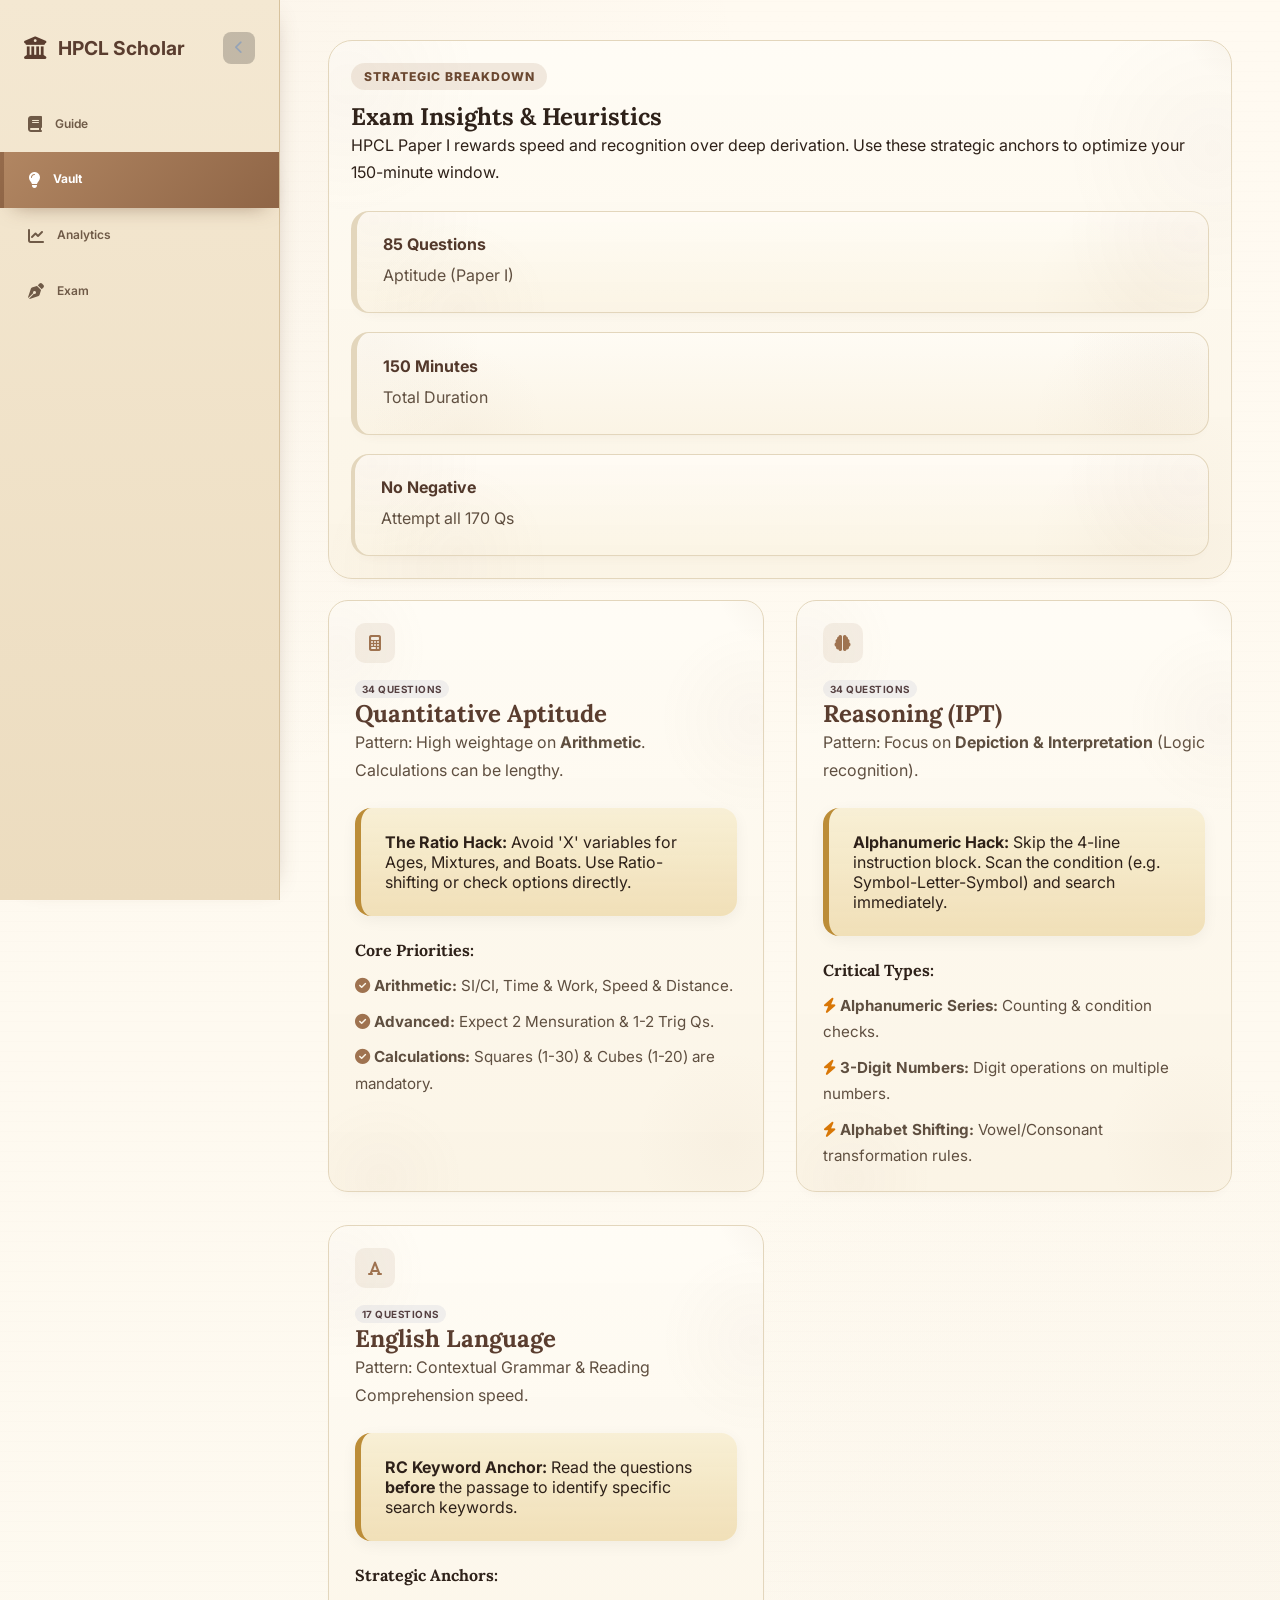
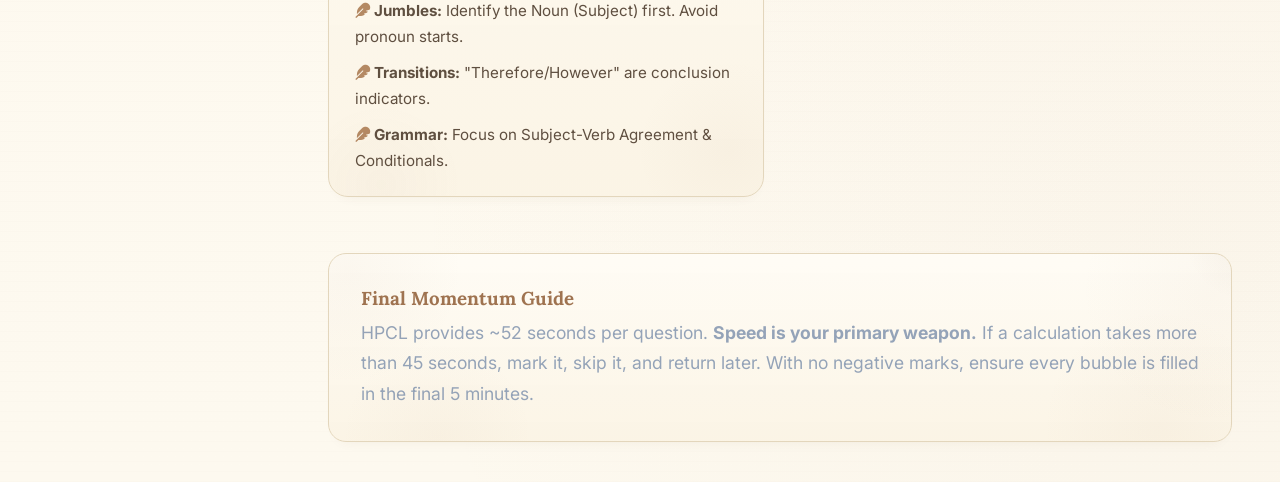
==== commit caebe5c7: "v2.1" ====
--- a/analyze.html
+++ b/analyze.html
@@ -16,6 +16,9 @@
     <nav class="sidebar">
         <div class="sidebar-header">
             <div class="logo"><i class="fas fa-university"></i><span>HPCL Scholar</span></div>
+            <button class="sidebar-toggle" id="sidebarToggle" aria-label="Toggle Sidebar">
+                <i class="fas fa-chevron-left"></i>
+            </button>
         </div>
         <ul class="nav-links">
             <li><a class="nav-item" href="learn.html"><i class="fas fa-book"></i><span>Guide</span></a></li>
--- a/css/core.css
+++ b/css/core.css
@@ -65,6 +65,11 @@
   flex-direction: column;
   z-index: 1000;
   box-shadow: 15px 0 40px -20px rgba(0, 0, 0, 0.2);
+  transition: width 0.3s cubic-bezier(0.4, 0, 0.2, 1);
+}
+
+.sidebar.collapsed {
+  width: 80px;
 }
 
 .sidebar-header {
@@ -81,6 +86,50 @@
   align-items: center;
   gap: 0.75rem;
   color: white;
+  white-space: nowrap;
+}
+
+.sidebar.collapsed .logo span {
+  display: none;
+}
+
+.sidebar.collapsed .logo {
+  justify-content: center;
+}
+
+.sidebar-toggle {
+  background: rgba(0, 0, 0, 0.2);
+  border: none;
+  color: #94a3b8;
+  width: 32px;
+  height: 32px;
+  border-radius: 8px;
+  display: flex;
+  align-items: center;
+  justify-content: center;
+  cursor: pointer;
+  transition: background 0.2s;
+}
+
+.sidebar-toggle:hover {
+  background: rgba(255, 255, 255, 0.2);
+}
+
+.sidebar.collapsed .sidebar-toggle {
+  position: absolute;
+  bottom: 2rem;
+  left: 50%;
+  transform: translateX(-50%);
+}
+
+.sidebar.collapsed .sidebar-toggle i {
+  transform: rotate(180deg);
+}
+
+@media (max-width: 980px) {
+  .sidebar-toggle {
+    display: none;
+  }
 }
 
 .nav-links {
@@ -106,6 +155,21 @@
   gap: 0.8rem;
   width: 100%;
   text-decoration: none;
+  white-space: nowrap;
+}
+
+.sidebar.collapsed .nav-item span {
+  display: none;
+}
+
+.sidebar.collapsed .nav-item {
+  justify-content: center;
+  padding: 1.1rem 0;
+  gap: 0;
+}
+
+.sidebar.collapsed .nav-item i {
+  font-size: 1.2rem;
 }
 
 .nav-item:hover {
@@ -126,6 +190,11 @@
   max-width: 1500px;
   position: relative;
   z-index: 1;
+  transition: margin-left 0.3s cubic-bezier(0.4, 0, 0.2, 1);
+}
+
+.main.collapsed {
+  margin-left: 80px;
 }
 
 /* Mobile Fix: Absolute Separation */
--- a/css/components.css
+++ b/css/components.css
@@ -110,17 +110,17 @@
 }
 
 .topic-pill {
-  padding: 0.32rem 0.72rem;
+  padding: 0.25rem 0.6rem;
   background: color-mix(in srgb, var(--accent) 12%, transparent);
   color: color-mix(in srgb, var(--accent) 95%, #0f766e);
-  font-size: 0.74rem;
+  font-size: 0.68rem;
 }
 
 .tiny-pill {
-  padding: 0.28rem 0.56rem;
+  padding: 0.2rem 0.45rem;
   background: color-mix(in srgb, var(--primary) 9%, white);
   color: color-mix(in srgb, var(--primary) 90%, #1d4ed8);
-  font-size: 0.68rem;
+  font-size: 0.62rem;
   text-transform: uppercase;
   letter-spacing: 0.05em;
 }
--- a/css/views.css
+++ b/css/views.css
@@ -459,7 +459,16 @@
 .analytics-overview-grid,
 .comparison-grid,
 .result-insight-grid {
-  grid-template-columns: repeat(auto-fit, minmax(180px, 1fr));
+  grid-template-columns: repeat(2, 1fr);
+  gap: 0.8rem;
+}
+
+@media (min-width: 600px) {
+  .analytics-overview-grid,
+  .comparison-grid,
+  .result-insight-grid {
+    grid-template-columns: repeat(auto-fit, minmax(180px, 1fr));
+  }
 }
 
 .confidence-chip {
@@ -653,13 +662,45 @@
     flex: 1;
   }
 
-  .confidence-controls,
+  .confidence-controls {
+    grid-template-columns: repeat(2, 1fr);
+  }
+
   .analytics-overview-grid,
   .comparison-grid,
-  .result-insight-grid,
+  .result-insight-grid {
+    grid-template-columns: repeat(2, 1fr);
+    gap: 0.6rem;
+  }
+
   .analytics-dashboard-grid,
   .dual-column-grid {
     grid-template-columns: 1fr;
+  }
+}
+
+/* Tablet Optimizations: Better use of space on medium screens */
+@media (min-width: 768px) and (max-width: 1024px) {
+  .analytics-dashboard-grid,
+  .dual-column-grid {
+    grid-template-columns: repeat(2, 1fr) !important;
+    gap: 1.5rem !important;
+  }
+
+  .analytics-overview-grid,
+  .comparison-grid,
+  .result-insight-grid {
+    grid-template-columns: repeat(4, 1fr) !important;
+  }
+  
+  .main {
+    padding: 2rem 1.5rem !important;
+  }
+  
+  .panel-head {
+    flex-direction: column;
+    align-items: flex-start;
+    gap: 1rem;
   }
 }
 
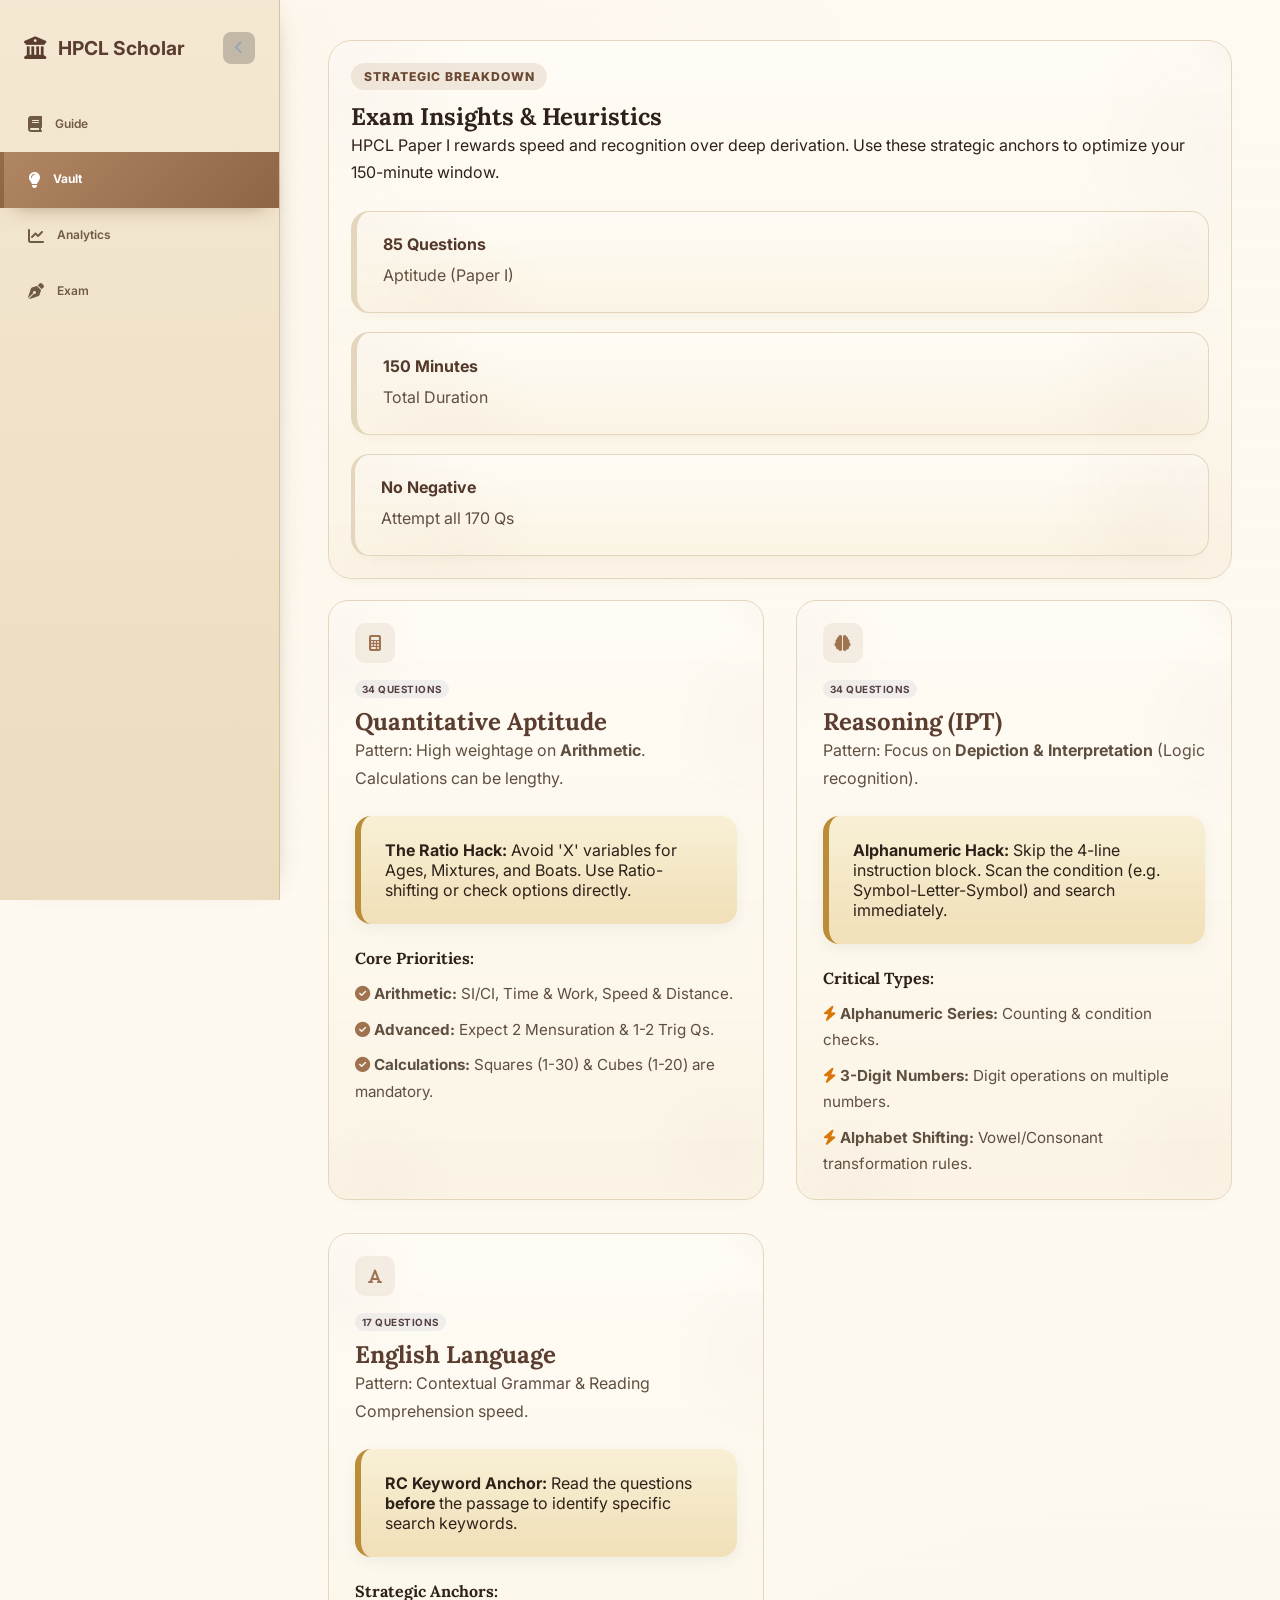
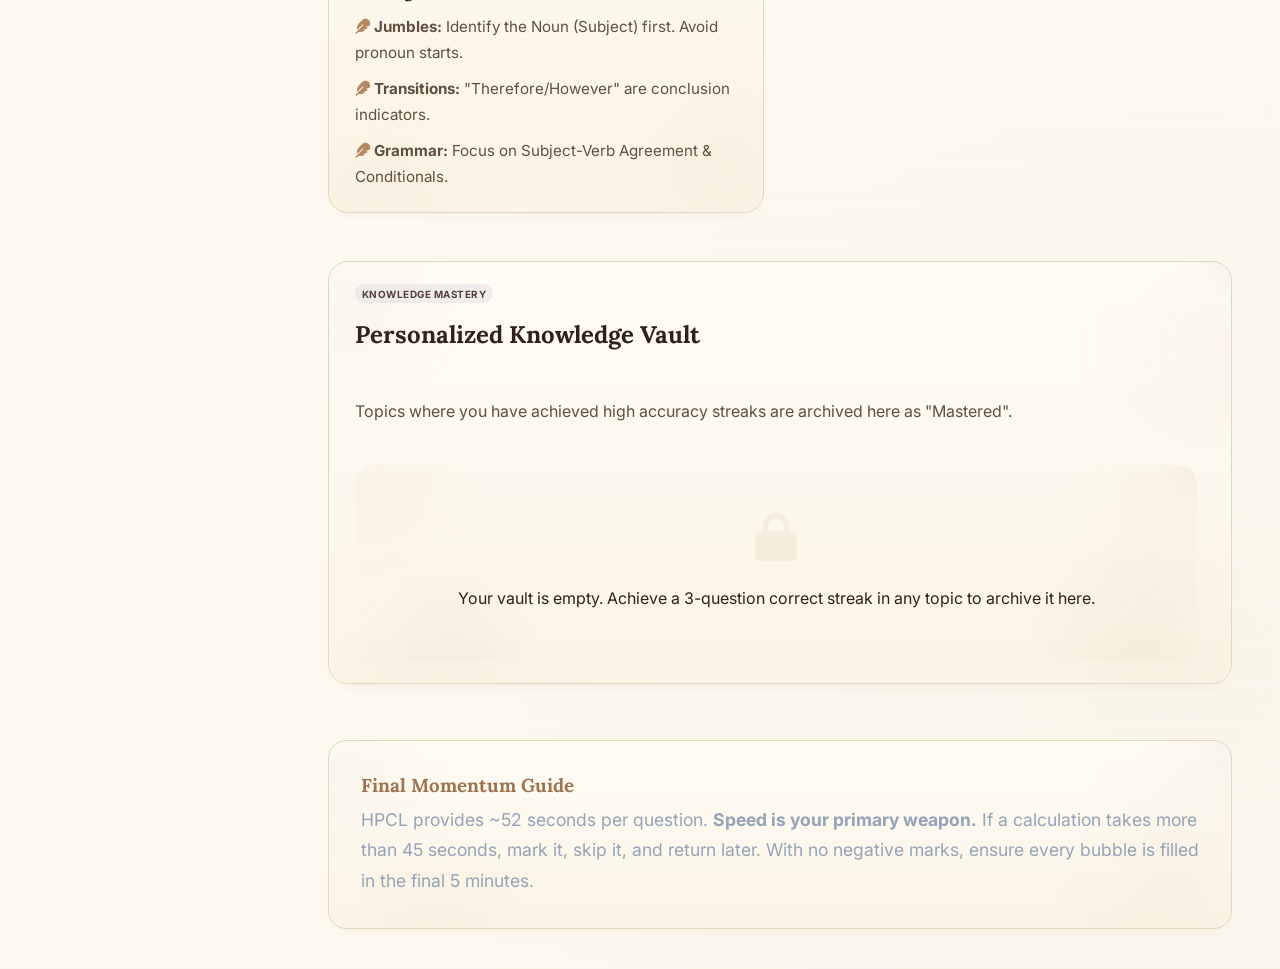
==== commit cbb8a0be: "v2.3" ====
--- a/analyze.html
+++ b/analyze.html
@@ -29,7 +29,7 @@
     </nav>
 
     <main class="main">
-        <section id="analyze" class="view active">
+        <section id="strategyView" class="view active">
             <header>
                 <span class="eyebrow">Strategic Breakdown</span>
                 <h1>Exam Insights & Heuristics</h1>
@@ -109,6 +109,17 @@
                 </div>
             </div>
 
+            <div class="card analytics-panel analytics-panel-wide" id="dynamicVault" style="margin-top: 3rem;">
+                <div class="panel-header-group">
+                    <span class="tiny-pill">Knowledge Mastery</span>
+                    <h2>Personalized Knowledge Vault</h2>
+                </div>
+                <p class="helper-text">Topics where you have achieved high accuracy streaks are archived here as "Mastered".</p>
+                <div id="vaultContent" class="topic-signal-list" style="margin-top: 1.5rem;">
+                    <p class="helper-text">Analyze your performance to unlock the vault.</p>
+                </div>
+            </div>
+
             <div class="topic-summary momentum-guide">
                 <h3>Final Momentum Guide</h3>
                 <p>
@@ -121,6 +132,7 @@
     <script src="js/data.js"></script>
     <script src="js/storage.js"></script>
     <script src="js/common.js"></script>
+    <script src="js/analyze.js"></script>
     <script src="js/app.js"></script>
 </body>
 </html>
--- a/css/core.css
+++ b/css/core.css
@@ -179,7 +179,8 @@
 
 .nav-item.active {
   background: color-mix(in srgb, var(--accent) 10%, transparent);
-  color: #5a3d2f; /* Dark Mahogany for laptop */
+  color: #5a3d2f;
+  /* Dark Mahogany for laptop */
   font-weight: 700;
 }
 
@@ -222,9 +223,10 @@
     border-bottom: 1px solid rgba(0, 0, 0, 0.05) !important;
     background: var(--sidebar-bg) !important;
     display: flex !important;
-    justify-content: center !important; /* Centered Logo */
+    justify-content: center !important;
+    /* Centered Logo */
     align-items: center !important;
-    box-shadow: inset 0 -1px 0 rgba(255,255,255,0.4);
+    box-shadow: inset 0 -1px 0 rgba(255, 255, 255, 0.4);
   }
 
   .logo {
@@ -266,12 +268,14 @@
   }
 
   .nav-item:active {
-    transform: scale(0.96); /* Haptic feel */
-    background: rgba(0,0,0,0.05);
+    transform: scale(0.96);
+    /* Haptic feel */
+    background: rgba(0, 0, 0, 0.05);
   }
 
   .nav-item.active {
-    background: transparent !important; /* Removed white faded overlay */
+    background: transparent !important;
+    /* Removed white faded overlay */
     color: var(--accent) !important;
   }
 
@@ -290,7 +294,8 @@
   .main {
     margin-left: 0 !important;
     margin-top: var(--mobile-header-height) !important;
-    padding: 2.5rem 1.25rem !important; /* More padding for zoom feel */
+    padding: 2.5rem 1.25rem !important;
+    /* More padding for zoom feel */
     z-index: 1 !important;
   }
 
@@ -301,11 +306,13 @@
   }
 
   header h1 {
-    font-size: 3.5rem !important; /* Massive headings */
+    font-size: 3.5rem !important;
+    /* Massive headings */
   }
 
   header p {
-    font-size: 1.6rem !important; /* Ultra-large descriptions */
+    font-size: 1.6rem !important;
+    /* Ultra-large descriptions */
     line-height: 1.4 !important;
   }
 }
@@ -328,11 +335,10 @@
   }
 }
 
-  .nav-item span {
-    font-size: 0.75rem !important;
-  }
-
-  .logo span {
-    font-size: 1.2rem !important;
-  }
-}
+.nav-item span {
+  font-size: 0.75rem !important;
+}
+
+.logo span {
+  font-size: 1.2rem !important;
+}
--- a/css/components.css
+++ b/css/components.css
@@ -72,6 +72,11 @@
   gap: 1rem;
 }
 
+.analytics-panel {
+  display: grid;
+  gap: 1rem;
+}
+
 .helper-text {
   margin-top: 1rem;
   color: var(--text-muted);
@@ -117,12 +122,24 @@
 }
 
 .tiny-pill {
+  display: inline-flex;
+  width: fit-content;
   padding: 0.2rem 0.45rem;
   background: color-mix(in srgb, var(--primary) 9%, white);
   color: color-mix(in srgb, var(--primary) 90%, #1d4ed8);
   font-size: 0.62rem;
   text-transform: uppercase;
   letter-spacing: 0.05em;
+  justify-self: start;
+  align-self: start;
+  margin-bottom: 0.5rem;
+}
+
+.panel-header-group {
+  display: flex;
+  flex-direction: column;
+  gap: 0.5rem;
+  margin-bottom: 1rem;
 }
 
 .badge {
--- a/css/views.css
+++ b/css/views.css
@@ -83,6 +83,7 @@
 .topic-card {
   display: grid;
   gap: 1.15rem;
+  cursor: pointer;
 }
 
 .topic-card-top,
@@ -513,6 +514,23 @@
 .recent-session-list {
   display: grid;
   gap: 1rem;
+  max-height: 520px;
+  overflow-y: auto;
+  padding-right: 0.5rem;
+}
+
+/* Custom Scrollbar for these lists */
+.metric-stack::-webkit-scrollbar,
+.topic-signal-list::-webkit-scrollbar,
+.recent-session-list::-webkit-scrollbar {
+  width: 5px;
+}
+
+.metric-stack::-webkit-scrollbar-thumb,
+.topic-signal-list::-webkit-scrollbar-thumb,
+.recent-session-list::-webkit-scrollbar-thumb {
+  background: color-mix(in srgb, var(--border) 60%, transparent);
+  border-radius: 10px;
 }
 
 .recommendation-item,
@@ -541,8 +559,10 @@
 }
 
 .analytics-panel {
-  display: grid;
+  display: flex;
+  flex-direction: column;
   gap: 1rem;
+  height: 100%;
 }
 
 .analytics-panel-wide {
@@ -821,3 +841,72 @@
 body.theme-vintage .mobile-banner-text {
   color: #563716;
 }
+
+/* Overall Progress Bar */
+.readiness-progress-container {
+    margin-bottom: 2rem;
+    width: 100%;
+    padding: 0 0.5rem;
+}
+
+.readiness-label {
+    font-size: 0.85rem;
+    font-weight: 700;
+    margin-bottom: 1rem;
+    color: var(--text-muted);
+    text-transform: uppercase;
+    letter-spacing: 0.05em;
+}
+
+.readiness-bar {
+    height: 14px;
+    background: linear-gradient(to right, #ef4444 0%, #f59e0b 50%, #10b981 100%);
+    border-radius: 999px;
+    position: relative;
+    box-shadow: inset 0 2px 4px rgba(0,0,0,0.1);
+}
+
+.readiness-tick {
+    position: absolute;
+    top: 50%;
+    left: 0%; /* Dynamic */
+    transform: translate(-50%, -50%);
+    width: 44px; /* Slightly larger for text */
+    height: 44px;
+    background: white;
+    border: 3px solid var(--text-main);
+    border-radius: 50%;
+    display: flex;
+    align-items: center;
+    justify-content: center;
+    box-shadow: 0 4px 12px rgba(0,0,0,0.25);
+    color: var(--text-main);
+    font-size: 0.85rem;
+    font-weight: 800;
+    transition: left 1.5s cubic-bezier(0.34, 1.56, 0.64, 1);
+    z-index: 2;
+}
+
+.readiness-tick i {
+    filter: drop-shadow(0 1px 1px rgba(0,0,0,0.1));
+}
+
+.empty-state-card {
+    display: flex;
+    flex-direction: column;
+    align-items: center;
+    justify-content: center;
+    padding: 3rem 1.5rem;
+    text-align: center;
+    background: color-mix(in srgb, var(--card-bg) 94%, white);
+    border: 1px dashed var(--border);
+    border-radius: 16px;
+    color: var(--text-muted);
+    gap: 1rem;
+    width: 100%;
+}
+
+.empty-state-card i {
+    font-size: 2rem;
+    opacity: 0.3;
+}
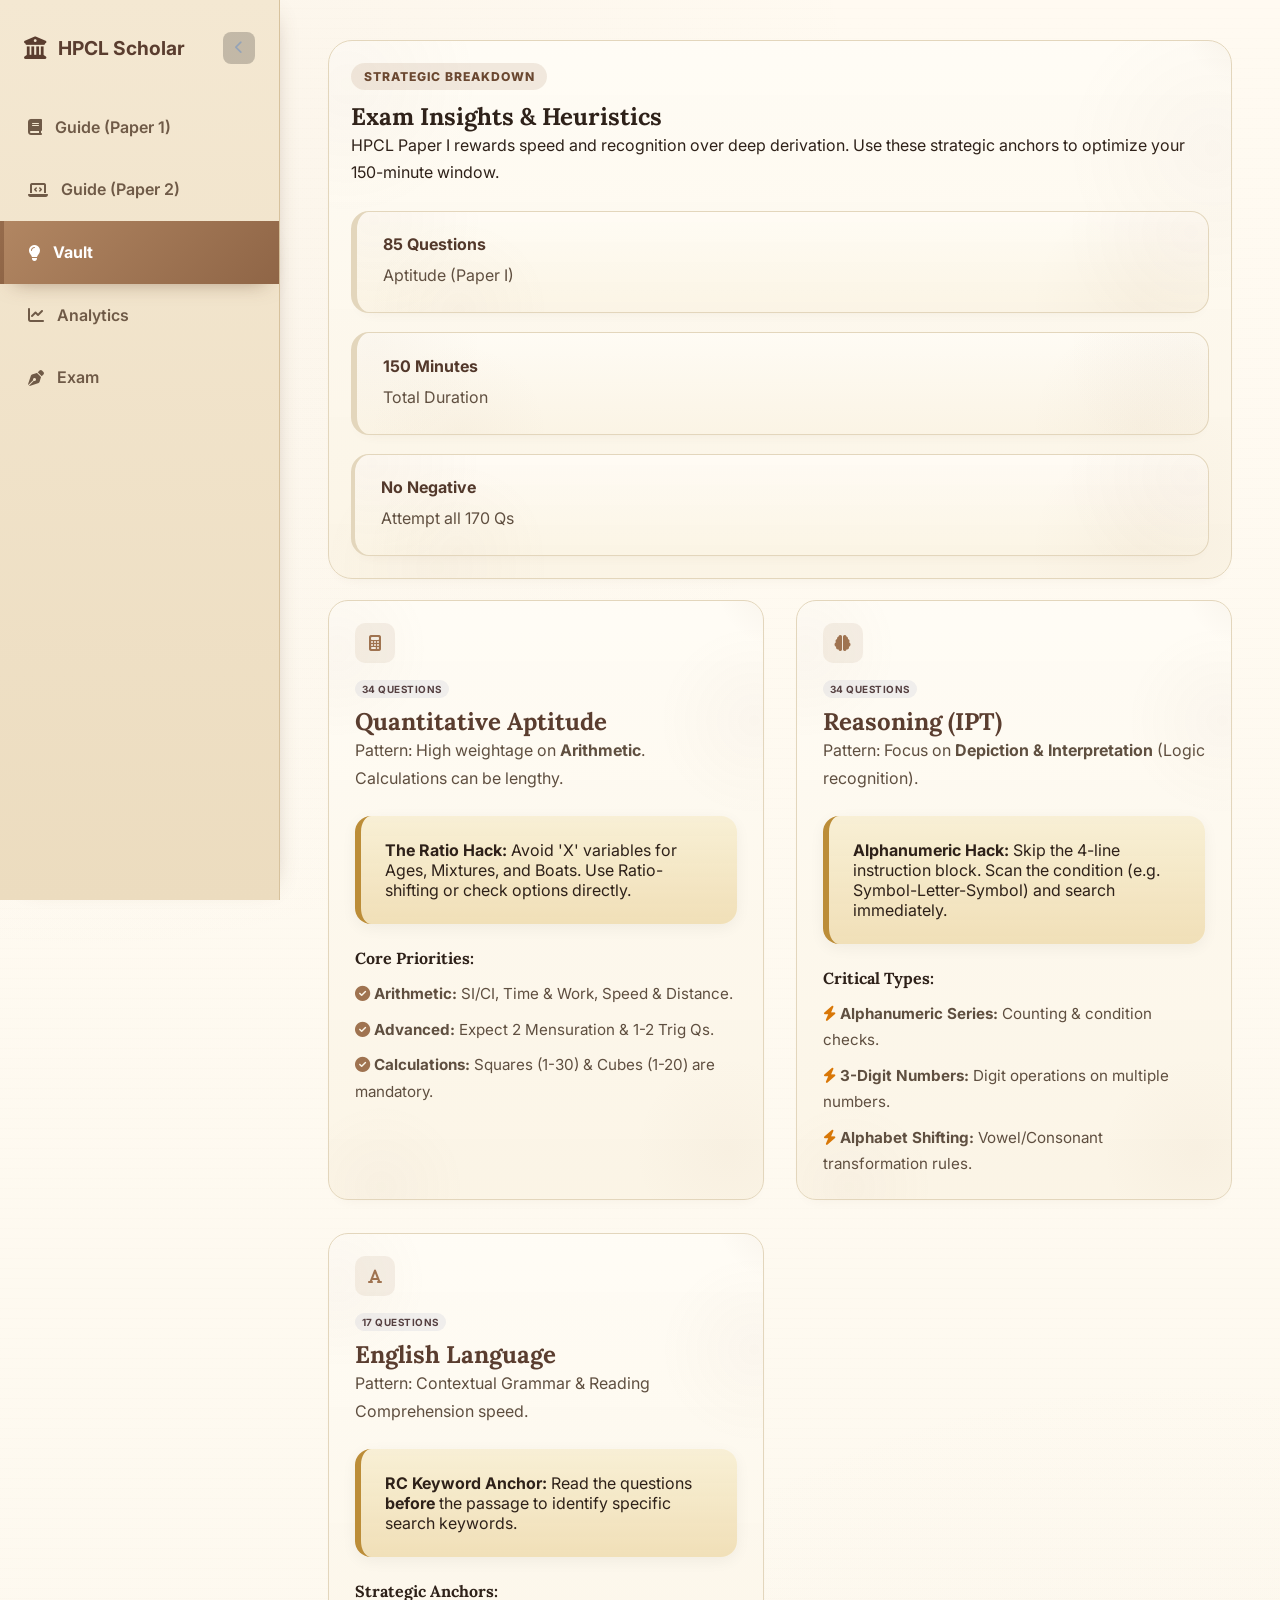
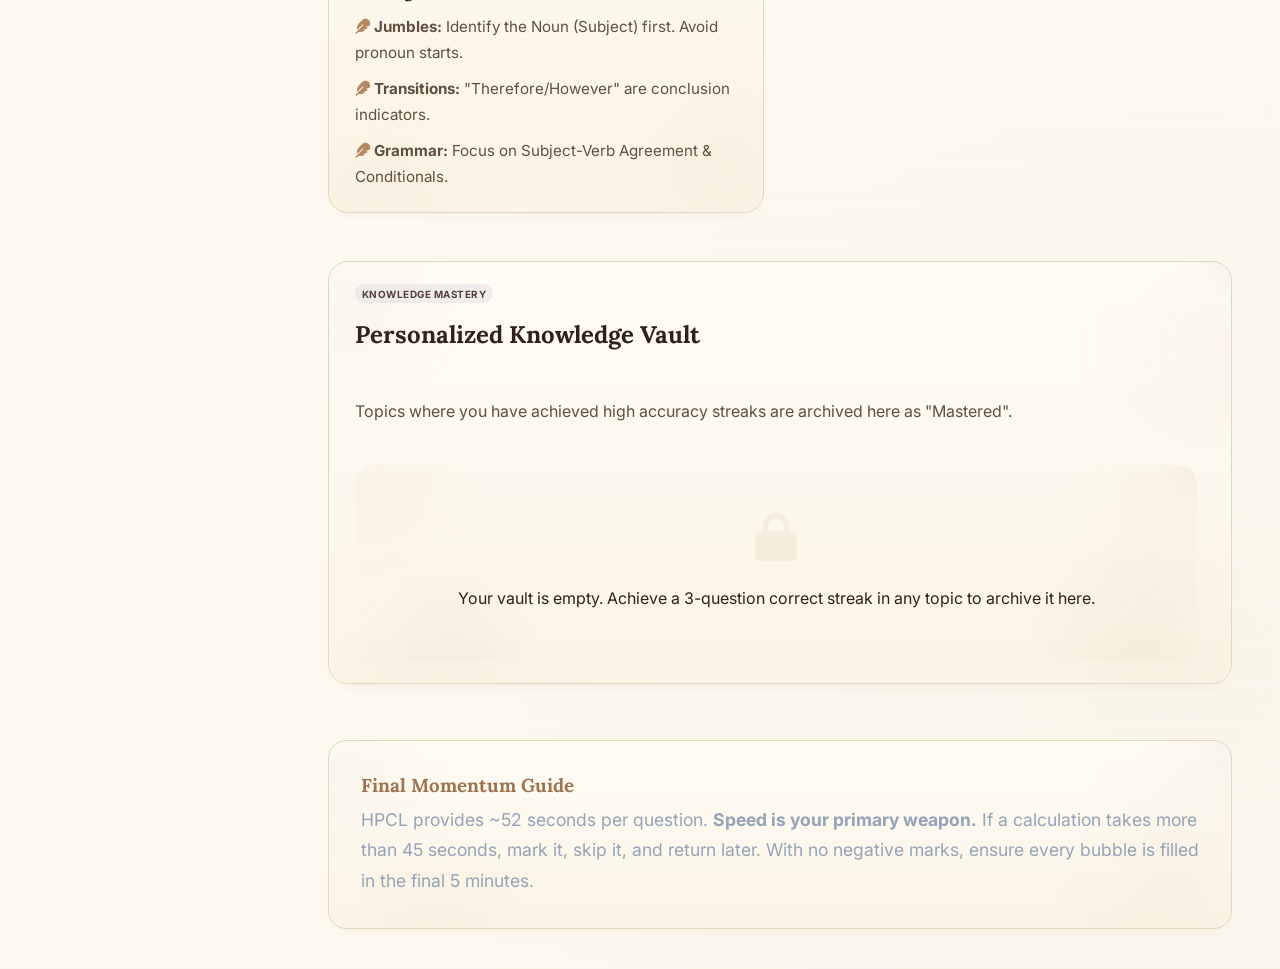
==== commit bc284994: "v3" ====
--- a/analyze.html
+++ b/analyze.html
@@ -1,16 +1,20 @@
 <!DOCTYPE html>
 <html lang="en">
+
 <head>
     <meta charset="UTF-8">
     <meta name="viewport" content="width=device-width, initial-scale=1.0">
     <title>Strategy - HPCL Scholar</title>
-    <link href="https://fonts.googleapis.com/css2?family=Inter:wght@400;500;600;700&family=Lora:wght@500;600;700&display=swap" rel="stylesheet">
+    <link
+        href="https://fonts.googleapis.com/css2?family=Inter:wght@400;500;600;700&family=Lora:wght@500;600;700&display=swap"
+        rel="stylesheet">
     <link rel="stylesheet" href="https://cdnjs.cloudflare.com/ajax/libs/font-awesome/6.4.0/css/all.min.css">
     <link rel="stylesheet" href="css/core.css">
     <link rel="stylesheet" href="css/themes.css">
     <link rel="stylesheet" href="css/components.css">
     <link rel="stylesheet" href="css/views.css">
 </head>
+
 <body class="mouse-motion theme-vintage">
 
     <nav class="sidebar">
@@ -21,9 +25,11 @@
             </button>
         </div>
         <ul class="nav-links">
-            <li><a class="nav-item" href="learn.html"><i class="fas fa-book"></i><span>Guide</span></a></li>
+            <li><a class="nav-item" href="learn.html"><i class="fas fa-book"></i><span>Guide (Paper 1)</span></a></li>
+            <li><a class="nav-item" href="paper2-learn.html"><i class="fas fa-laptop-code"></i><span>Guide (Paper 2)</span></a></li>
             <li><a class="nav-item active" href="analyze.html"><i class="fas fa-lightbulb"></i><span>Vault</span></a></li>
-            <li><a class="nav-item" href="analytics.html"><i class="fas fa-chart-line"></i><span>Analytics</span></a></li>
+            <li><a class="nav-item" href="analytics.html"><i class="fas fa-chart-line"></i><span>Analytics</span></a>
+            </li>
             <li><a class="nav-item" href="exam.html"><i class="fas fa-pen-nib"></i><span>Exam</span></a></li>
         </ul>
     </nav>
@@ -33,8 +39,9 @@
             <header>
                 <span class="eyebrow">Strategic Breakdown</span>
                 <h1>Exam Insights & Heuristics</h1>
-                <p>HPCL Paper I rewards speed and recognition over deep derivation. Use these strategic anchors to optimize your 150-minute window.</p>
-                
+                <p>HPCL Paper I rewards speed and recognition over deep derivation. Use these strategic anchors to
+                    optimize your 150-minute window.</p>
+
                 <div class="hero-panel hero-panel-spaced">
                     <div class="stat-row">
                         <div class="stat">
@@ -58,17 +65,22 @@
                     <div class="card-icon"><i class="fas fa-calculator"></i></div>
                     <span class="tiny-pill">34 Questions</span>
                     <h2 class="section-card-title">Quantitative Aptitude</h2>
-                    <p class="section-card-copy">Pattern: High weightage on <strong>Arithmetic</strong>. Calculations can be lengthy.</p>
-                    
+                    <p class="section-card-copy">Pattern: High weightage on <strong>Arithmetic</strong>. Calculations
+                        can be lengthy.</p>
+
                     <div class="insight-box insight-accent">
-                        <strong>The Ratio Hack:</strong> Avoid 'X' variables for Ages, Mixtures, and Boats. Use Ratio-shifting or check options directly.
+                        <strong>The Ratio Hack:</strong> Avoid 'X' variables for Ages, Mixtures, and Boats. Use
+                        Ratio-shifting or check options directly.
                     </div>
 
                     <h3 class="section-subtitle">Core Priorities:</h3>
                     <ul class="strategy-list">
-                        <li><i class="fas fa-check-circle list-icon-accent"></i> <strong>Arithmetic:</strong> SI/CI, Time & Work, Speed & Distance.</li>
-                        <li><i class="fas fa-check-circle list-icon-accent"></i> <strong>Advanced:</strong> Expect 2 Mensuration & 1-2 Trig Qs.</li>
-                        <li><i class="fas fa-check-circle list-icon-accent"></i> <strong>Calculations:</strong> Squares (1-30) & Cubes (1-20) are mandatory.</li>
+                        <li><i class="fas fa-check-circle list-icon-accent"></i> <strong>Arithmetic:</strong> SI/CI,
+                            Time & Work, Speed & Distance.</li>
+                        <li><i class="fas fa-check-circle list-icon-accent"></i> <strong>Advanced:</strong> Expect 2
+                            Mensuration & 1-2 Trig Qs.</li>
+                        <li><i class="fas fa-check-circle list-icon-accent"></i> <strong>Calculations:</strong> Squares
+                            (1-30) & Cubes (1-20) are mandatory.</li>
                     </ul>
                 </div>
 
@@ -76,17 +88,22 @@
                     <div class="card-icon"><i class="fas fa-brain"></i></div>
                     <span class="tiny-pill">34 Questions</span>
                     <h2 class="section-card-title">Reasoning (IPT)</h2>
-                    <p class="section-card-copy">Pattern: Focus on <strong>Depiction & Interpretation</strong> (Logic recognition).</p>
-                    
+                    <p class="section-card-copy">Pattern: Focus on <strong>Depiction & Interpretation</strong> (Logic
+                        recognition).</p>
+
                     <div class="insight-box insight-warning">
-                        <strong>Alphanumeric Hack:</strong> Skip the 4-line instruction block. Scan the condition (e.g. Symbol-Letter-Symbol) and search immediately.
+                        <strong>Alphanumeric Hack:</strong> Skip the 4-line instruction block. Scan the condition (e.g.
+                        Symbol-Letter-Symbol) and search immediately.
                     </div>
 
                     <h3 class="section-subtitle">Critical Types:</h3>
                     <ul class="strategy-list">
-                        <li><i class="fas fa-bolt list-icon-warning"></i> <strong>Alphanumeric Series:</strong> Counting & condition checks.</li>
-                        <li><i class="fas fa-bolt list-icon-warning"></i> <strong>3-Digit Numbers:</strong> Digit operations on multiple numbers.</li>
-                        <li><i class="fas fa-bolt list-icon-warning"></i> <strong>Alphabet Shifting:</strong> Vowel/Consonant transformation rules.</li>
+                        <li><i class="fas fa-bolt list-icon-warning"></i> <strong>Alphanumeric Series:</strong> Counting
+                            & condition checks.</li>
+                        <li><i class="fas fa-bolt list-icon-warning"></i> <strong>3-Digit Numbers:</strong> Digit
+                            operations on multiple numbers.</li>
+                        <li><i class="fas fa-bolt list-icon-warning"></i> <strong>Alphabet Shifting:</strong>
+                            Vowel/Consonant transformation rules.</li>
                     </ul>
                 </div>
 
@@ -95,16 +112,20 @@
                     <span class="tiny-pill">17 Questions</span>
                     <h2 class="section-card-title">English Language</h2>
                     <p class="section-card-copy">Pattern: Contextual Grammar & Reading Comprehension speed.</p>
-                    
+
                     <div class="insight-box insight-accent-2">
-                        <strong>RC Keyword Anchor:</strong> Read the questions <strong>before</strong> the passage to identify specific search keywords.
+                        <strong>RC Keyword Anchor:</strong> Read the questions <strong>before</strong> the passage to
+                        identify specific search keywords.
                     </div>
 
                     <h3 class="section-subtitle">Strategic Anchors:</h3>
                     <ul class="strategy-list">
-                        <li><i class="fas fa-feather list-icon-accent-2"></i> <strong>Jumbles:</strong> Identify the Noun (Subject) first. Avoid pronoun starts.</li>
-                        <li><i class="fas fa-feather list-icon-accent-2"></i> <strong>Transitions:</strong> "Therefore/However" are conclusion indicators.</li>
-                        <li><i class="fas fa-feather list-icon-accent-2"></i> <strong>Grammar:</strong> Focus on Subject-Verb Agreement & Conditionals.</li>
+                        <li><i class="fas fa-feather list-icon-accent-2"></i> <strong>Jumbles:</strong> Identify the
+                            Noun (Subject) first. Avoid pronoun starts.</li>
+                        <li><i class="fas fa-feather list-icon-accent-2"></i> <strong>Transitions:</strong>
+                            "Therefore/However" are conclusion indicators.</li>
+                        <li><i class="fas fa-feather list-icon-accent-2"></i> <strong>Grammar:</strong> Focus on
+                            Subject-Verb Agreement & Conditionals.</li>
                     </ul>
                 </div>
             </div>
@@ -114,7 +135,8 @@
                     <span class="tiny-pill">Knowledge Mastery</span>
                     <h2>Personalized Knowledge Vault</h2>
                 </div>
-                <p class="helper-text">Topics where you have achieved high accuracy streaks are archived here as "Mastered".</p>
+                <p class="helper-text">Topics where you have achieved high accuracy streaks are archived here as
+                    "Mastered".</p>
                 <div id="vaultContent" class="topic-signal-list" style="margin-top: 1.5rem;">
                     <p class="helper-text">Analyze your performance to unlock the vault.</p>
                 </div>
@@ -123,16 +145,20 @@
             <div class="topic-summary momentum-guide">
                 <h3>Final Momentum Guide</h3>
                 <p>
-                    HPCL provides ~52 seconds per question. <strong>Speed is your primary weapon.</strong> If a calculation takes more than 45 seconds, mark it, skip it, and return later. With no negative marks, ensure every bubble is filled in the final 5 minutes.
+                    HPCL provides ~52 seconds per question. <strong>Speed is your primary weapon.</strong> If a
+                    calculation takes more than 45 seconds, mark it, skip it, and return later. With no negative marks,
+                    ensure every bubble is filled in the final 5 minutes.
                 </p>
             </div>
         </section>
     </main>
 
     <script src="js/data.js"></script>
+    <script src="js/paper2-data.js"></script>
     <script src="js/storage.js"></script>
     <script src="js/common.js"></script>
     <script src="js/analyze.js"></script>
     <script src="js/app.js"></script>
 </body>
-</html>
+
+</html>
--- a/css/core.css
+++ b/css/core.css
@@ -14,7 +14,7 @@
   --shadow: 0 10px 30px -15px rgba(62, 39, 35, 0.2);
   --mx: 50vw;
   --my: 18vh;
-  --mobile-header-height: 120px;
+  --mobile-header-height: 70px;
 }
 
 * {
@@ -206,27 +206,23 @@
 
   .sidebar {
     width: 100% !important;
-    height: var(--mobile-header-height) !important;
+    height: 72px !important; /* Fixed height for better control */
     position: fixed !important;
-    top: 0 !important;
+    top: auto !important;
+    bottom: 0 !important;
     left: 0 !important;
     padding: 0 !important;
-    flex-direction: column !important;
+    flex-direction: row !important;
     z-index: 9999 !important;
-    background: var(--sidebar-bg) !important;
-    box-shadow: 0 10px 40px rgba(0, 0, 0, 0.4) !important;
+    background: color-mix(in srgb, var(--sidebar-bg) 85%, transparent) !important;
+    backdrop-filter: blur(12px) !important;
+    -webkit-backdrop-filter: blur(12px) !important;
+    box-shadow: 0 -8px 24px rgba(0, 0, 0, 0.12) !important;
+    border-top: 1px solid color-mix(in srgb, var(--border) 40%, transparent) !important;
   }
 
   .sidebar-header {
-    height: 52px !important;
-    padding: 0 1.5rem !important;
-    border-bottom: 1px solid rgba(0, 0, 0, 0.05) !important;
-    background: var(--sidebar-bg) !important;
-    display: flex !important;
-    justify-content: center !important;
-    /* Centered Logo */
-    align-items: center !important;
-    box-shadow: inset 0 -1px 0 rgba(255, 255, 255, 0.4);
+    display: none !important;
   }
 
   .logo {
@@ -241,61 +237,62 @@
   }
 
   .nav-links {
-    display: grid !important;
-    grid-template-columns: repeat(4, 1fr) !important;
+    display: flex !important;
+    flex-direction: row !important;
     width: 100% !important;
-    height: calc(var(--mobile-header-height) - 52px) !important;
+    height: 100% !important;
     padding: 0 !important;
     margin: 0 !important;
     background: var(--sidebar-bg) !important;
+    justify-content: space-around;
   }
 
   .nav-item {
-    border-left: none;
-    border-right: 1px solid rgba(0, 0, 0, 0.03);
+    border: none !important;
     height: 100%;
-    padding: 0;
+    padding: 0.5rem 0;
     margin: 0;
     flex-direction: column;
     justify-content: center;
     align-items: center;
-    gap: 0.1rem;
-    font-size: 0.95rem !important;
+    gap: 0.25rem;
+    font-size: 0.8rem !important;
     text-align: center;
-    transition: all 0.2s cubic-bezier(0.4, 0, 0.2, 1);
+    transition: all 0.25s cubic-bezier(0.4, 0, 0.2, 1);
     position: relative;
-    overflow: hidden;
-  }
-
-  .nav-item:active {
-    transform: scale(0.96);
-    /* Haptic feel */
-    background: rgba(0, 0, 0, 0.05);
+    color: var(--text-muted) !important;
+  }
+
+  .nav-item i {
+    font-size: 1.25rem !important;
+    margin-bottom: 2px;
+  }
+
+  .nav-item span {
+    font-size: 0.75rem !important;
+    font-weight: 600;
   }
 
   .nav-item.active {
     background: transparent !important;
-    /* Removed white faded overlay */
     color: var(--accent) !important;
   }
 
   .nav-item.active::after {
     content: "";
     position: absolute;
-    bottom: 0;
-    left: 15%;
-    right: 15%;
-    height: 5px;
-    background: var(--accent);
-    border-radius: 10px 10px 0 0;
-    box-shadow: 0 -4px 10px var(--accent);
+    top: 12px;
+    width: 32px;
+    height: 32px;
+    background: color-mix(in srgb, var(--accent) 12%, transparent);
+    border-radius: 12px;
+    z-index: -1;
   }
 
   .main {
     margin-left: 0 !important;
-    margin-top: var(--mobile-header-height) !important;
-    padding: 2.5rem 1.25rem !important;
-    /* More padding for zoom feel */
+    margin-top: 0 !important;
+    padding: 1.5rem 1rem 80px !important; /* Bottom padding for nav */
     z-index: 1 !important;
   }
 
@@ -306,14 +303,13 @@
   }
 
   header h1 {
-    font-size: 3.5rem !important;
-    /* Massive headings */
+    font-size: 1.6rem !important;
+    margin-bottom: 0.5rem;
   }
 
   header p {
-    font-size: 1.6rem !important;
-    /* Ultra-large descriptions */
-    line-height: 1.4 !important;
+    font-size: 0.95rem !important;
+    opacity: 0.8;
   }
 }
 
@@ -323,21 +319,18 @@
   }
 
   html {
-    font-size: 17px !important;
+    font-size: 16px !important;
   }
 
   .nav-item span {
-    font-size: 0.82rem !important;
+    font-size: 1rem !important;
   }
 
   .logo span {
-    font-size: 1.2rem !important;
-  }
-}
-
-.nav-item span {
-  font-size: 0.75rem !important;
-}
+    font-size: 1.4rem !important;
+  }
+}
+
 
 .logo span {
   font-size: 1.2rem !important;
--- a/css/themes.css
+++ b/css/themes.css
@@ -111,6 +111,7 @@
 body.theme-vintage .topic-summary,
 body.theme-vintage .strategy-card,
 body.theme-vintage .cbt-container,
+body.theme-vintage .cheatsheet-section,
 body.theme-vintage .modal-content {
   position: relative;
   background:
@@ -126,6 +127,7 @@
 body.theme-vintage .topic-summary::before,
 body.theme-vintage .strategy-card::before,
 body.theme-vintage .cbt-container::before,
+body.theme-vintage .cheatsheet-section::before,
 body.theme-vintage .modal-content::before {
   content: "";
   position: absolute;
--- a/css/components.css
+++ b/css/components.css
@@ -86,6 +86,8 @@
 .card {
   border-radius: 20px;
   transition: transform 0.22s ease, box-shadow 0.22s ease, border-color 0.22s ease;
+  user-select: none;
+  -webkit-user-select: none;
 }
 
 .card:hover {
@@ -250,11 +252,99 @@
 }
 /* Mobile Text Magnification: Maximum Visibility */
 @media (max-width: 980px) {
-  .card h2, .card h3 { font-size: 1.5rem !important; margin-bottom: 0.9rem !important; }
-  .card p { font-size: 1rem !important; line-height: 1.55 !important; }
-  .stat strong { font-size: 1.55rem !important; }
-  .stat span { font-size: 1rem !important; }
-  .btn { font-size: 1rem !important; padding: 0.95rem 1.35rem !important; }
-  .topic-pill { font-size: 0.85rem !important; padding: 0.45rem 0.9rem !important; }
-  .insight-box { font-size: 1rem !important; padding: 1rem !important; }
-}
+  .card { padding: 1.1rem !important; }
+  .card h2 { font-size: 1.4rem !important; margin-bottom: 0.5rem !important; }
+  .card h3 { font-size: 1.1rem !important; margin-bottom: 0.4rem !important; }
+  .card p { font-size: 0.95rem !important; line-height: 1.5 !important; }
+  
+  .stat-row {
+    display: grid !important;
+    grid-template-columns: repeat(2, 1fr) !important;
+    gap: 0.75rem !important;
+  }
+  
+  .stat { padding: 1rem !important; }
+  .stat strong { font-size: 0.85rem !important; text-transform: uppercase; letter-spacing: 0.05em; }
+  .stat span { font-size: 1.1rem !important; font-weight: 800; }
+  .stat p { font-size: 0.75rem !important; line-height: 1.3 !important; }
+  
+  .btn { font-size: 1rem !important; padding: 0.85rem 1.25rem !important; min-height: 48px; }
+  .topic-pill { font-size: 0.8rem !important; padding: 0.35rem 0.75rem !important; }
+  .insight-box { font-size: 0.95rem !important; padding: 1rem !important; }
+}
+
+@media (max-width: 480px) {
+  .stat-row {
+    grid-template-columns: 1fr !important;
+  }
+}
+
+/* Custom Multiselect */
+.custom-multiselect {
+    position: relative;
+    user-select: none;
+}
+.multiselect-header {
+    display: flex;
+    justify-content: space-between;
+    align-items: center;
+    padding: 0.8rem 1rem;
+    background: var(--card-bg, #fff);
+    border: 1px solid var(--border);
+    border-radius: 8px;
+    cursor: pointer;
+    font-size: 0.95rem;
+    transition: border-color 0.2s;
+}
+.multiselect-header:hover {
+    border-color: var(--gold);
+}
+.multiselect-dropdown {
+    position: absolute;
+    top: 100%;
+    left: 0;
+    right: 0;
+    margin-top: 0.5rem;
+    background: var(--card-bg, #fff);
+    border: 1px solid var(--border);
+    border-radius: 8px;
+    box-shadow: 0 4px 20px rgba(0,0,0,0.1);
+    max-height: 300px;
+    overflow-y: auto;
+    z-index: 100;
+    padding: 0.5rem 0;
+}
+.ms-option {
+    display: flex;
+    align-items: center;
+    gap: 0.75rem;
+    padding: 0.6rem 1rem;
+    cursor: pointer;
+    transition: background 0.2s;
+    font-size: 0.9rem;
+    color: var(--text);
+}
+.ms-option:hover {
+    background: rgba(196, 127, 0, 0.05);
+}
+.ms-option input[type="checkbox"] {
+    accent-color: var(--gold);
+    width: 1.1rem;
+    height: 1.1rem;
+    cursor: pointer;
+}
+.ms-group {
+    border-top: 1px solid var(--border);
+    margin-top: 0.25rem;
+    padding-top: 0.25rem;
+    display: flex;
+    flex-direction: column;
+}
+.ms-all {
+    font-weight: 600;
+    color: var(--gold);
+}
+.ms-group-label {
+    font-weight: 600;
+    background: rgba(196, 127, 0, 0.03);
+}
--- a/css/views.css
+++ b/css/views.css
@@ -123,6 +123,10 @@
 
 .topic-pill-tight {
   margin: 0;
+  white-space: normal;
+  word-break: break-word;
+  line-height: 1.4;
+  border-radius: 12px;
 }
 
 .topic-card-title,
@@ -597,79 +601,93 @@
     height: 100% !important;
     min-height: 100vh !important;
     border-radius: 0 !important;
-    padding: 6rem 1.5rem 5rem !important; /* Extra top padding for header area */
+    padding: 4rem 1.25rem 5rem !important;
     overflow-y: auto !important;
     background: var(--bg) !important;
     box-shadow: none !important;
   }
   
-  .modal-content h2 { font-size: 3.5rem !important; margin-bottom: 2rem !important; }
-  .modal-content p, .modal-content div { font-size: 1.2rem !important; line-height: 1.5 !important; }
+  .modal-content h2 { font-size: 1.4rem !important; margin-bottom: 1.2rem !important; }
+  .modal-content p, .modal-content div { font-size: 1rem !important; line-height: 1.5 !important; }
+  
+  .close-modal { 
+    position: fixed !important;
+    top: 1rem !important; 
+    right: 1rem !important; 
+    z-index: 10001; 
+    background: var(--card-bg) !important;
+    width: 44px;
+    height: 44px;
+    border-radius: 50%;
+    display: flex;
+    align-items: center;
+    justify-content: center;
+    box-shadow: 0 4px 12px rgba(0,0,0,0.1);
+    font-size: 1.5rem !important;
+  }
+
   .modal-content .formula-box, .modal-content .insight-box { 
-    font-size: 1.15rem !important; 
-    padding: 1.6rem 1.4rem !important; 
-    margin: 2rem 0 !important;
+    font-size: 0.95rem !important; 
+    padding: 1.15rem !important; 
+    margin: 1.25rem 0 !important;
     background: linear-gradient(135deg, color-mix(in srgb, var(--accent) 8%, white), white) !important;
-    border-radius: 24px !important;
+    border-radius: 16px !important;
   }
   
   .modal-section-title {
     display: flex;
     align-items: center;
-    gap: 0.8rem;
-    font-size: 1.6rem !important;
-    font-weight: 800 !important;
+    gap: 0.7rem;
+    font-size: 1.15rem !important;
+    font-weight: 700 !important;
     text-transform: uppercase;
     color: var(--accent);
-    margin-top: 2.5rem;
+    margin-top: 1.8rem;
   }
   
-  /* Bulleted Formulas Logic */
   .modal-content .formula-box { list-style: disc inside !important; display: block !important; }
   
-  /* Magnified Worked Examples */
   .modal-content .example-text, .modal-content .worked-example {
-    font-size: 1.1rem !important;
+    font-size: 0.95rem !important;
     background: rgba(0,0,0,0.03);
-    padding: 1.5rem;
+    padding: 1.15rem;
     border-radius: 12px;
     margin-top: 1rem;
   }
-
-  .modal-content li { font-size: 1.05rem !important; margin-bottom: 0.9rem !important; }
-  .close-modal { font-size: 2.5rem !important; top: 1rem !important; right: 1.5rem !important; z-index: 10; }
+  
+  .modal-content li { font-size: 1rem !important; margin-bottom: 0.65rem !important; }
 }
 
 /* Exam (CBT) View Magnification */
 @media (max-width: 980px) {
   #qText { 
-    font-size: 1.35rem !important; 
-    line-height: 1.4 !important; 
+    font-size: 1.2rem !important; 
+    line-height: 1.5 !important; 
     margin-bottom: 1.5rem !important;
     color: var(--primary) !important;
   }
 
   .option-item {
     padding: 1rem !important;
-    margin-bottom: 0.7rem !important;
-    border-radius: 16px !important;
+    margin-bottom: 0.75rem !important;
+    border-radius: 14px !important;
   }
 
   .option-item span {
-    font-size: 1rem !important;
-    font-weight: 500 !important;
+    font-size: 1.05rem !important;
+    font-weight: 600 !important;
   }
 
   .option-circle {
-    width: 38px !important;
-    height: 38px !important;
-    font-size: 1rem !important;
-    margin-right: 0.4rem !important;
+    width: 36px !important;
+    height: 36px !important;
+    font-size: 1.1rem !important;
+    margin-right: 0.6rem !important;
   }
 
   #timer {
-    font-size: 1.35rem !important;
-    font-weight: 900 !important;
+    font-size: 1.4rem !important;
+    font-weight: 800 !important;
   }
 
   #progress {
@@ -678,24 +696,109 @@
     letter-spacing: 1px;
   }
 
+  .cbt-footer {
+    position: fixed !important;
+    bottom: var(--mobile-header-height) !important;
+    left: 0 !important;
+    right: 0 !important;
+    background: color-mix(in srgb, var(--bg) 95%, white) !important;
+    padding: 0.8rem 1.25rem !important;
+    display: flex;
+    gap: 0.8rem;
+    box-shadow: 0 -10px 25px rgba(0,0,0,0.05);
+    backdrop-filter: blur(8px);
+    z-index: 100;
+  }
+
   .cbt-footer .btn {
     flex: 1;
+    min-height: 52px !important;
   }
 
   .confidence-controls {
     grid-template-columns: repeat(2, 1fr);
   }
 
-  .analytics-overview-grid,
   .comparison-grid,
   .result-insight-grid {
     grid-template-columns: repeat(2, 1fr);
     gap: 0.6rem;
   }
 
+  .analytics-overview-grid {
+    grid-template-columns: 1fr !important;
+    gap: 0.75rem !important;
+  }
+
+  .analytics-overview-grid .stat {
+    padding: 0.8rem 1rem !important;
+    border-left-width: 4px !important;
+  }
+
+  .analytics-overview-grid .stat-head {
+    flex-direction: row !important;
+    justify-content: space-between !important;
+    align-items: center !important;
+    gap: 0.5rem !important;
+  }
+
+  .analytics-overview-grid .stat-head strong {
+    font-size: 0.9rem !important;
+    white-space: nowrap;
+    overflow: hidden;
+    text-overflow: ellipsis;
+    flex: 1;
+  }
+
+  .analytics-overview-grid .stat-accuracy {
+    font-size: 1.1rem !important;
+    margin: 0 !important;
+  }
+
+  .scribble-pad {
+    bottom: 85px !important;
+    right: 15px !important;
+    width: calc(100vw - 30px) !important;
+    height: 300px !important;
+    border-radius: 12px !important;
+    box-shadow: 0 10px 40px rgba(0,0,0,0.3) !important;
+    z-index: 10002 !important; /* Above everything */
+  }
+
+  .scribble-text {
+    font-size: 1rem !important;
+  }
+
+  .recommendation-item {
+    padding: 0.85rem 1rem !important;
+    border-radius: 12px !important;
+  }
+
+  .recommendation-item h4 {
+    font-size: 1.05rem !important;
+    margin-bottom: 0.25rem !important;
+  }
+
+  .recommendation-item p {
+    font-size: 0.9rem !important;
+    line-height: 1.4 !important;
+  }
+
   .analytics-dashboard-grid,
   .dual-column-grid {
     grid-template-columns: 1fr;
+  }
+
+  .stat-accuracy {
+    font-size: 1.3rem !important;
+  }
+
+  .micro-stat-card strong {
+    font-size: 1.4rem !important;
+  }
+
+  .final-score {
+    font-size: 2.2rem !important;
   }
 }
 
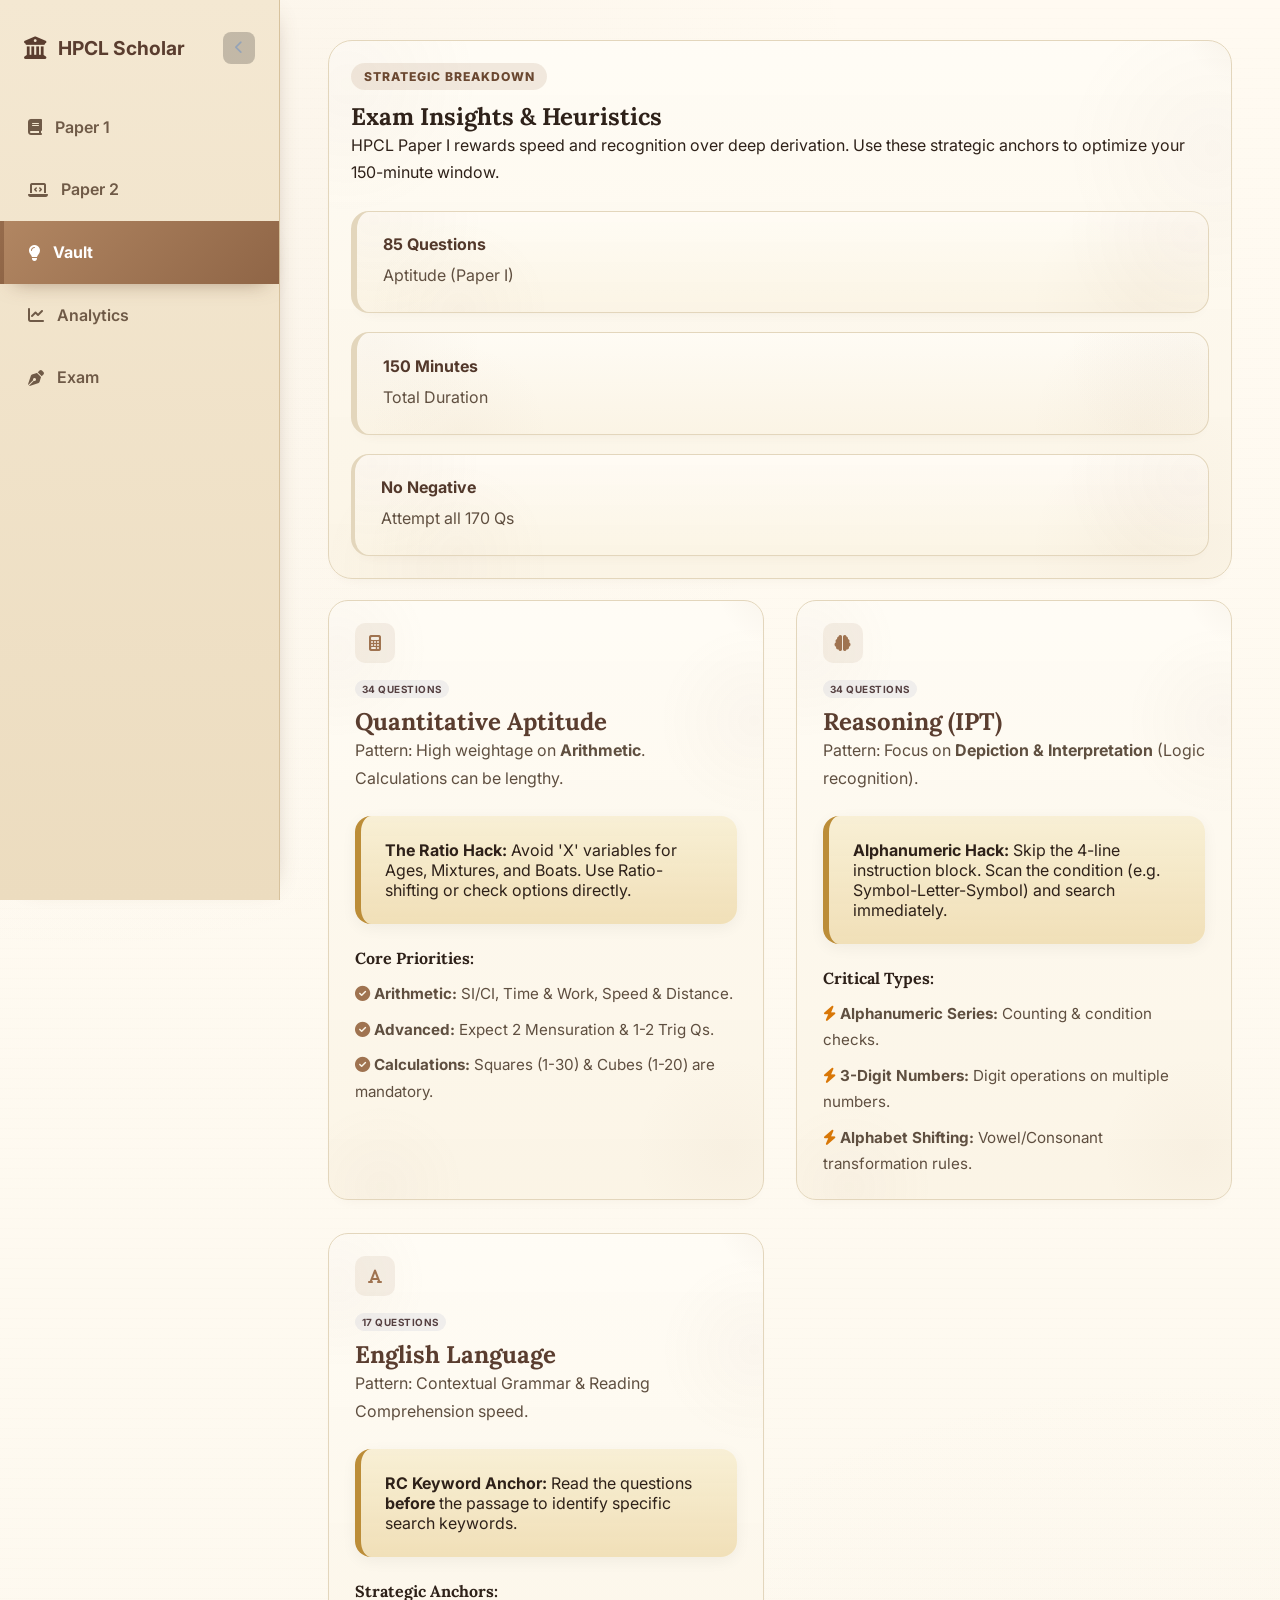
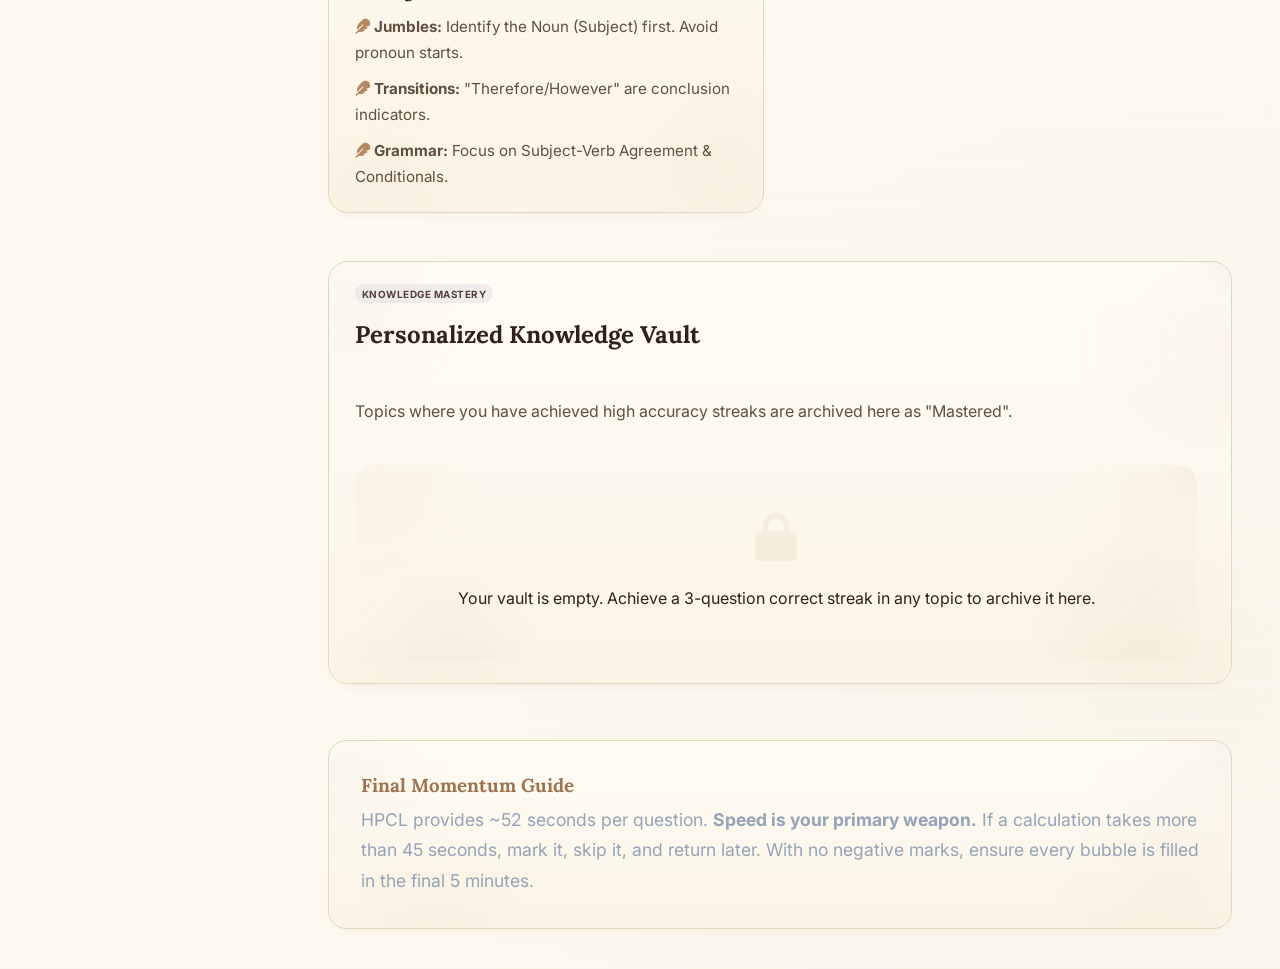
==== commit afaddf32: "v3.1" ====
--- a/analyze.html
+++ b/analyze.html
@@ -25,8 +25,8 @@
             </button>
         </div>
         <ul class="nav-links">
-            <li><a class="nav-item" href="learn.html"><i class="fas fa-book"></i><span>Guide (Paper 1)</span></a></li>
-            <li><a class="nav-item" href="paper2-learn.html"><i class="fas fa-laptop-code"></i><span>Guide (Paper 2)</span></a></li>
+            <li><a class="nav-item" href="learn.html"><i class="fas fa-book"></i><span>Paper 1</span></a></li>
+            <li><a class="nav-item" href="paper2-learn.html"><i class="fas fa-laptop-code"></i><span>Paper 2</span></a></li>
             <li><a class="nav-item active" href="analyze.html"><i class="fas fa-lightbulb"></i><span>Vault</span></a></li>
             <li><a class="nav-item" href="analytics.html"><i class="fas fa-chart-line"></i><span>Analytics</span></a>
             </li>
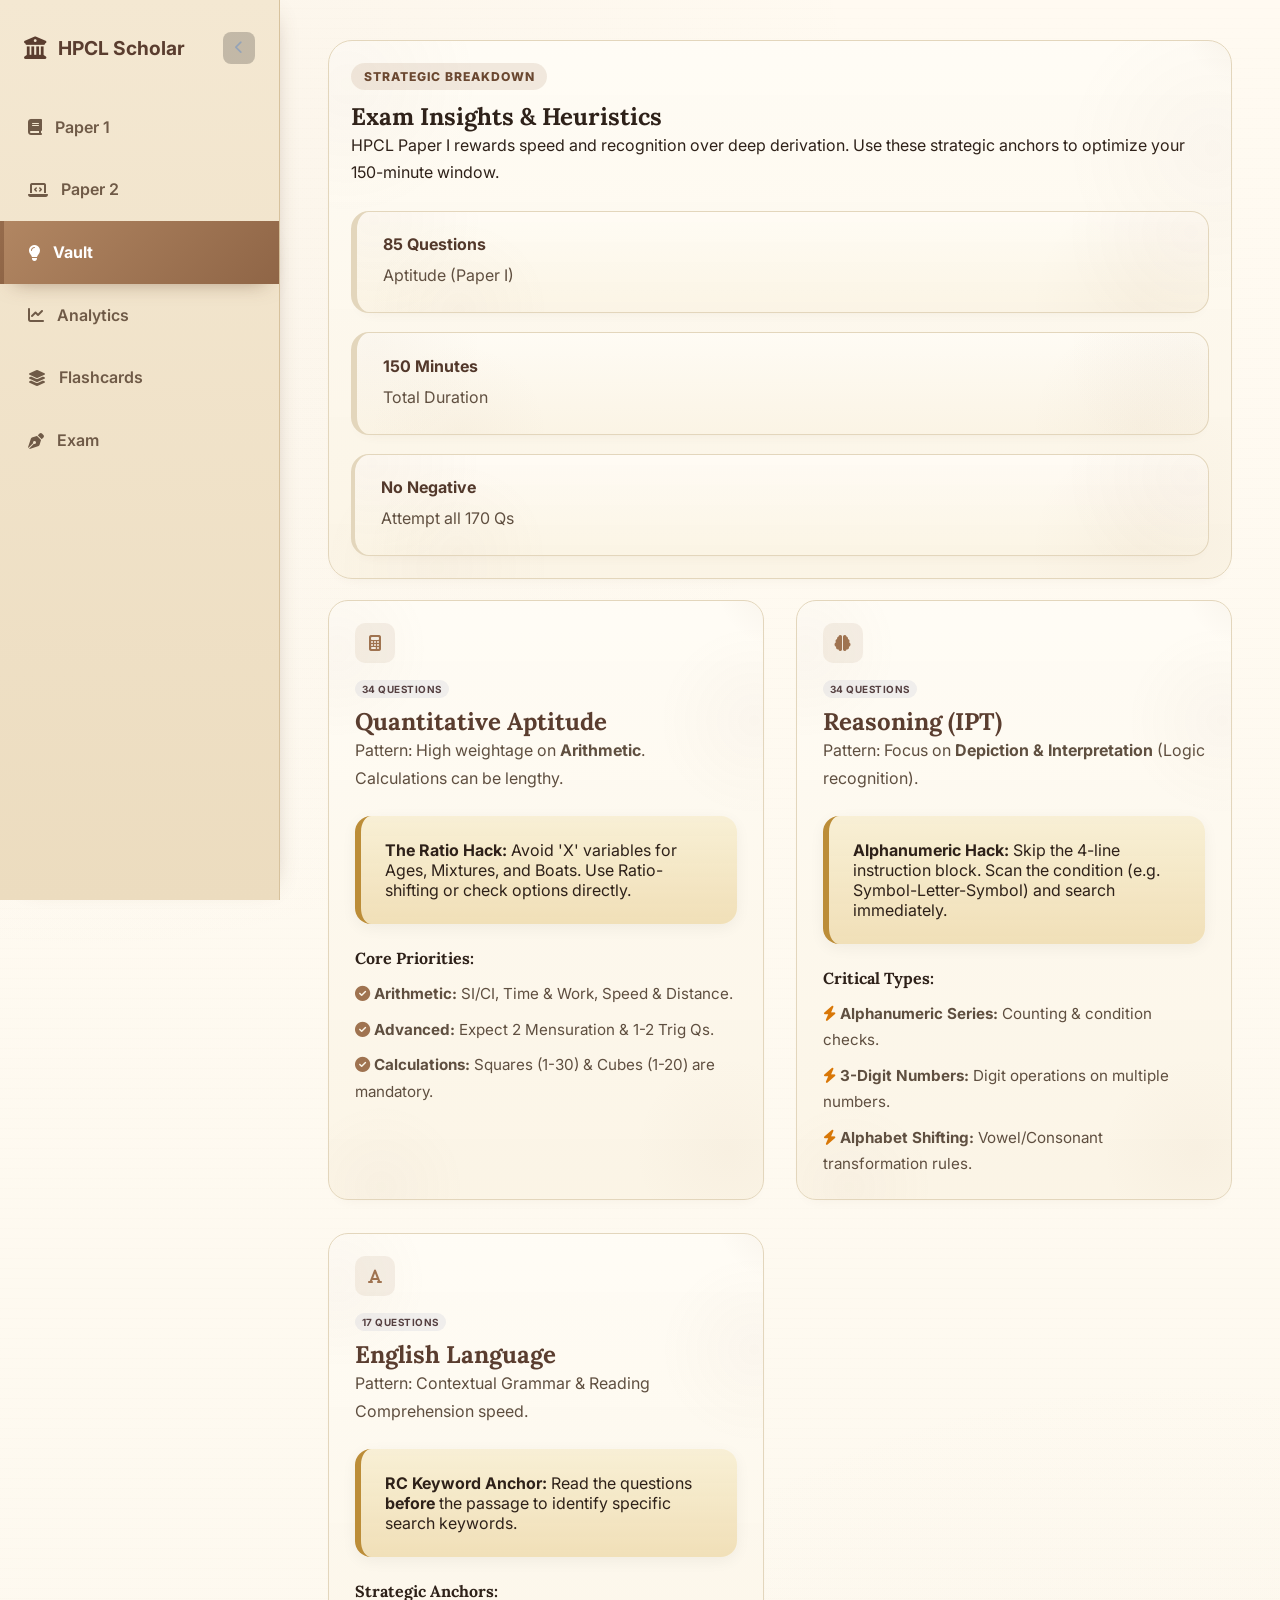
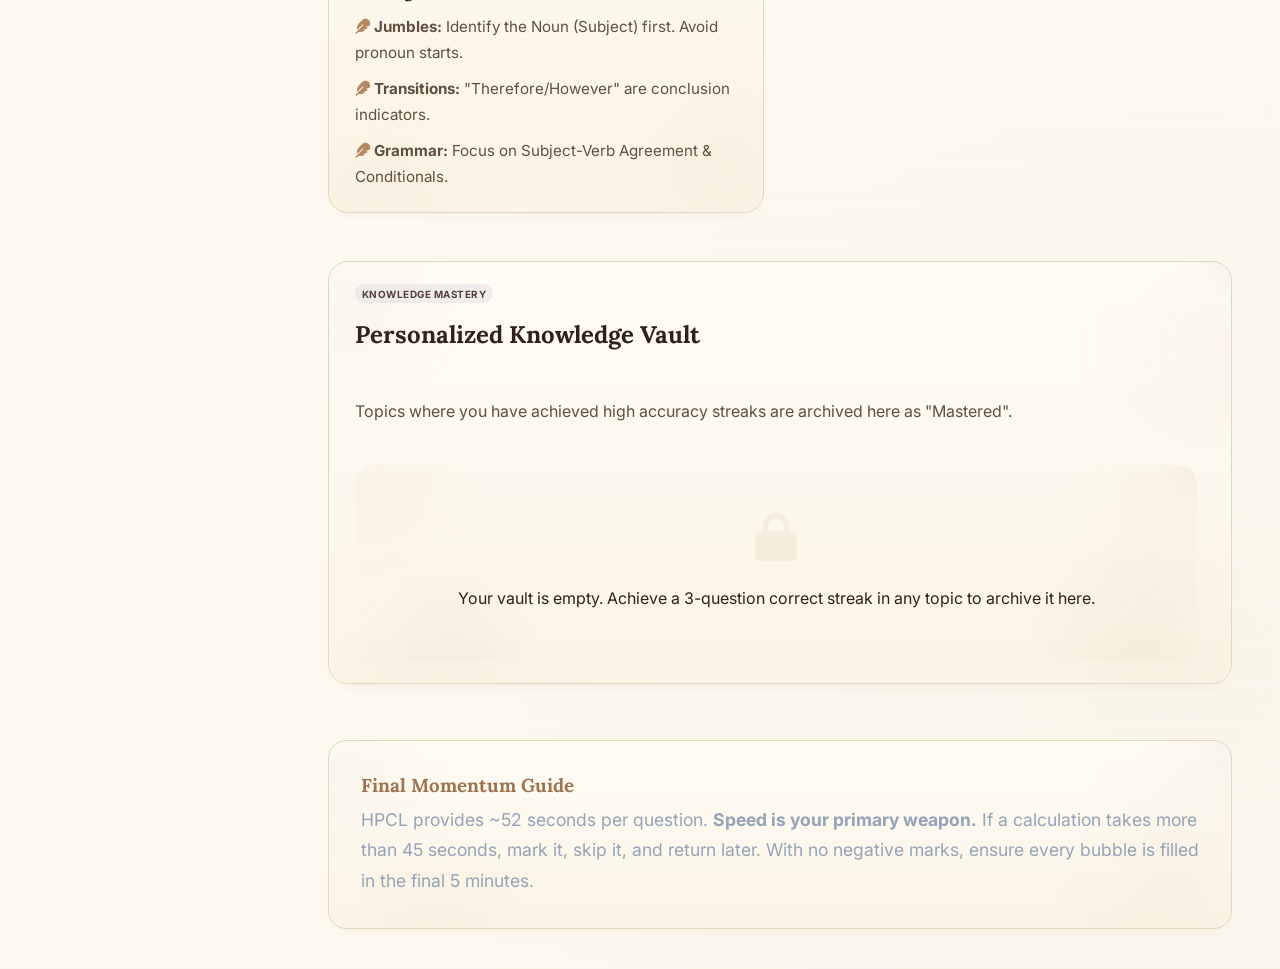
==== commit 186dce20: "v3.2 flash cards" ====
--- a/analyze.html
+++ b/analyze.html
@@ -30,6 +30,7 @@
             <li><a class="nav-item active" href="analyze.html"><i class="fas fa-lightbulb"></i><span>Vault</span></a></li>
             <li><a class="nav-item" href="analytics.html"><i class="fas fa-chart-line"></i><span>Analytics</span></a>
             </li>
+            <li><a class="nav-item" href="flashcards.html"><i class="fas fa-layer-group"></i><span>Flashcards</span></a></li>
             <li><a class="nav-item" href="exam.html"><i class="fas fa-pen-nib"></i><span>Exam</span></a></li>
         </ul>
     </nav>
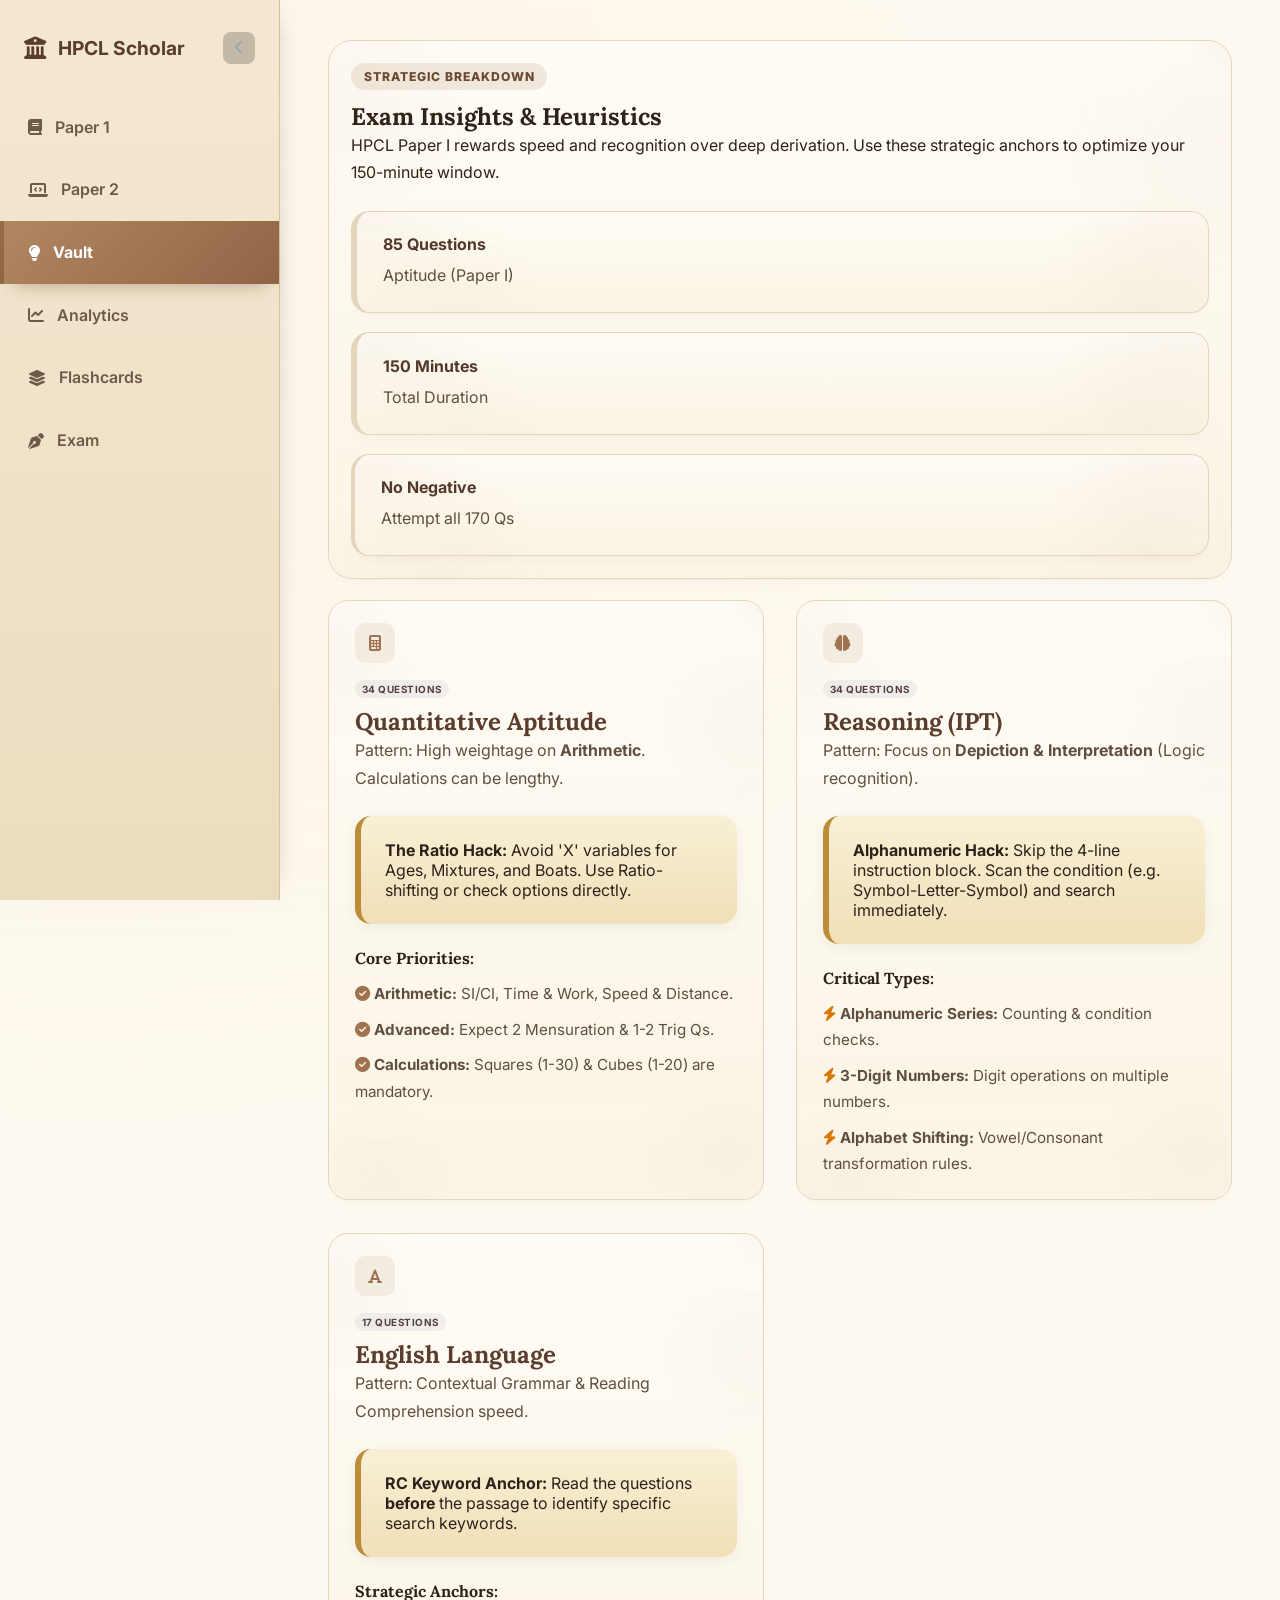
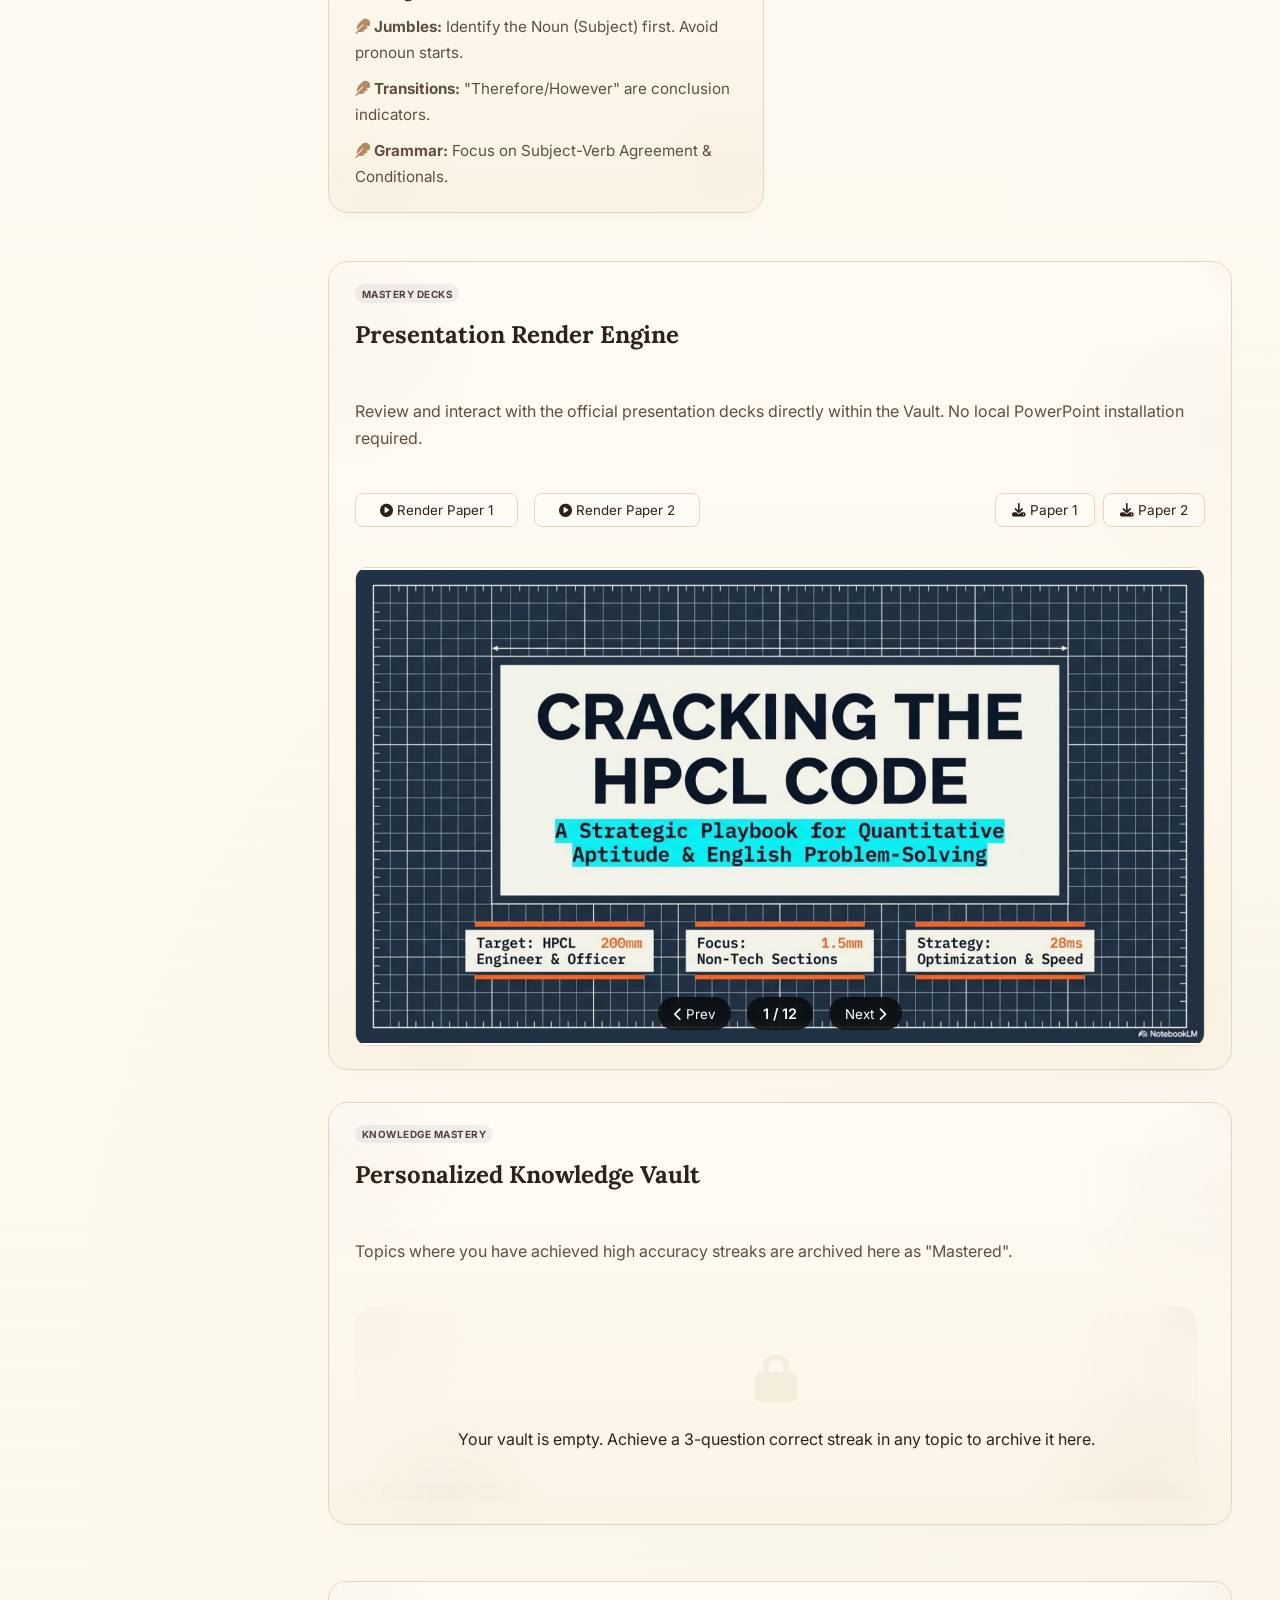
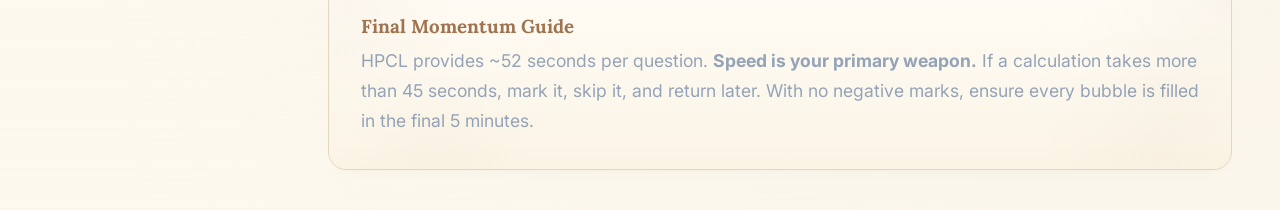
==== commit a5b2fe2b: "v3.3 logger" ====
--- a/analyze.html
+++ b/analyze.html
@@ -131,7 +131,38 @@
                 </div>
             </div>
 
-            <div class="card analytics-panel analytics-panel-wide" id="dynamicVault" style="margin-top: 3rem;">
+            <div class="card analytics-panel analytics-panel-wide" style="margin-top: 3rem;">
+                <div class="panel-header-group">
+                    <span class="tiny-pill">Mastery Decks</span>
+                    <h2>Presentation Render Engine</h2>
+                </div>
+                <p class="helper-text">Review and interact with the official presentation decks directly within the Vault. No local PowerPoint installation required.</p>
+                
+                <div style="margin-top: 1.5rem; display: flex; flex-wrap: wrap; gap: 1rem; margin-bottom: 1.5rem; align-items: center;">
+                    <button class="btn-outline" style="padding: 0.5rem 1.5rem; border-radius: 8px; cursor: pointer; border: 1px solid var(--border); background: var(--card-bg); color: var(--text-main);" onclick="renderPaper(1)">
+                        <i class="fas fa-play-circle"></i> Render Paper 1
+                    </button>
+                    <button class="btn-outline" style="padding: 0.5rem 1.5rem; border-radius: 8px; cursor: pointer; border: 1px solid var(--border); background: var(--card-bg); color: var(--text-main);" onclick="renderPaper(2)">
+                        <i class="fas fa-play-circle"></i> Render Paper 2
+                    </button>
+                    
+                    <div style="margin-left: auto; display: flex; gap: 0.5rem;">
+                        <a href="paper1.pptx" download class="btn-outline" style="text-decoration:none; padding: 0.5rem 1rem; font-size: 0.85rem; border-radius: 8px; border: 1px solid var(--border); background: var(--card-bg); color: var(--text-main);"><i class="fas fa-download"></i> Paper 1</a>
+                        <a href="paper2.pptx" download class="btn-outline" style="text-decoration:none; padding: 0.5rem 1rem; font-size: 0.85rem; border-radius: 8px; border: 1px solid var(--border); background: var(--card-bg); color: var(--text-main);"><i class="fas fa-download"></i> Paper 2</a>
+                    </div>
+                </div>
+
+                <div class="deck-viewer-wrapper" style="border: 1px solid var(--border); border-radius: 12px; background: #000; overflow: hidden; position: relative;">
+                    <img id="deck-slide" src="assets/paper1/slide-01.png" style="width: 100%; height: auto; display: block; min-height: 300px; background: #222;" />
+                    <div style="position: absolute; bottom: 15px; left: 0; right: 0; display: flex; justify-content: center; gap: 1rem;">
+                        <button onclick="prevSlide()" class="btn-outline" style="background: rgba(0,0,0,0.7); color: #fff; border: none; border-radius: 20px; padding: 0.5rem 1rem; cursor: pointer; backdrop-filter: blur(4px);"><i class="fas fa-chevron-left"></i> Prev</button>
+                        <span id="slide-counter" style="background: rgba(0,0,0,0.7); color: #fff; padding: 0.5rem 1rem; border-radius: 20px; font-weight: 600; font-size: 0.9rem; backdrop-filter: blur(4px);">1 / 12</span>
+                        <button onclick="nextSlide()" class="btn-outline" style="background: rgba(0,0,0,0.7); color: #fff; border: none; border-radius: 20px; padding: 0.5rem 1rem; cursor: pointer; backdrop-filter: blur(4px);">Next <i class="fas fa-chevron-right"></i></button>
+                    </div>
+                </div>
+            </div>
+
+            <div class="card analytics-panel analytics-panel-wide" id="dynamicVault" style="margin-top: 2rem;">
                 <div class="panel-header-group">
                     <span class="tiny-pill">Knowledge Mastery</span>
                     <h2>Personalized Knowledge Vault</h2>
@@ -160,6 +191,38 @@
     <script src="js/common.js"></script>
     <script src="js/analyze.js"></script>
     <script src="js/app.js"></script>
+    
+    <script>
+        let currentPaper = 1;
+        let currentSlide = 1;
+        const maxSlides = 12;
+
+        function renderPaper(paperNum) {
+            currentPaper = paperNum;
+            currentSlide = 1;
+            updateSlide();
+        }
+
+        function prevSlide() {
+            if (currentSlide > 1) {
+                currentSlide--;
+                updateSlide();
+            }
+        }
+
+        function nextSlide() {
+            if (currentSlide < maxSlides) {
+                currentSlide++;
+                updateSlide();
+            }
+        }
+
+        function updateSlide() {
+            const slideNumStr = currentSlide.toString().padStart(2, '0');
+            const slidePath = `assets/paper${currentPaper}/slide-${slideNumStr}.png`;
+            document.getElementById('deck-slide').src = slidePath;
+            document.getElementById('slide-counter').innerText = `${currentSlide} / ${maxSlides}`;
+        }
+    </script>
 </body>
-
 </html>
--- a/css/core.css
+++ b/css/core.css
@@ -206,7 +206,7 @@
 
   .sidebar {
     width: 100% !important;
-    height: 72px !important; /* Fixed height for better control */
+    height: 60px !important; /* Fixed height for better control */
     position: fixed !important;
     top: auto !important;
     bottom: 0 !important;
@@ -264,12 +264,12 @@
   }
 
   .nav-item i {
-    font-size: 1.25rem !important;
+    font-size: 1.1rem !important;
     margin-bottom: 2px;
   }
 
   .nav-item span {
-    font-size: 0.75rem !important;
+    font-size: 0.65rem !important;
     font-weight: 600;
   }
 
@@ -281,18 +281,18 @@
   .nav-item.active::after {
     content: "";
     position: absolute;
-    top: 12px;
-    width: 32px;
-    height: 32px;
+    top: 6px;
+    width: 30px;
+    height: 30px;
     background: color-mix(in srgb, var(--accent) 12%, transparent);
-    border-radius: 12px;
+    border-radius: 10px;
     z-index: -1;
   }
 
   .main {
     margin-left: 0 !important;
     margin-top: 0 !important;
-    padding: 1.5rem 1rem 80px !important; /* Bottom padding for nav */
+    padding: 1.5rem 1rem 70px !important; /* Bottom padding for nav */
     z-index: 1 !important;
   }
 
